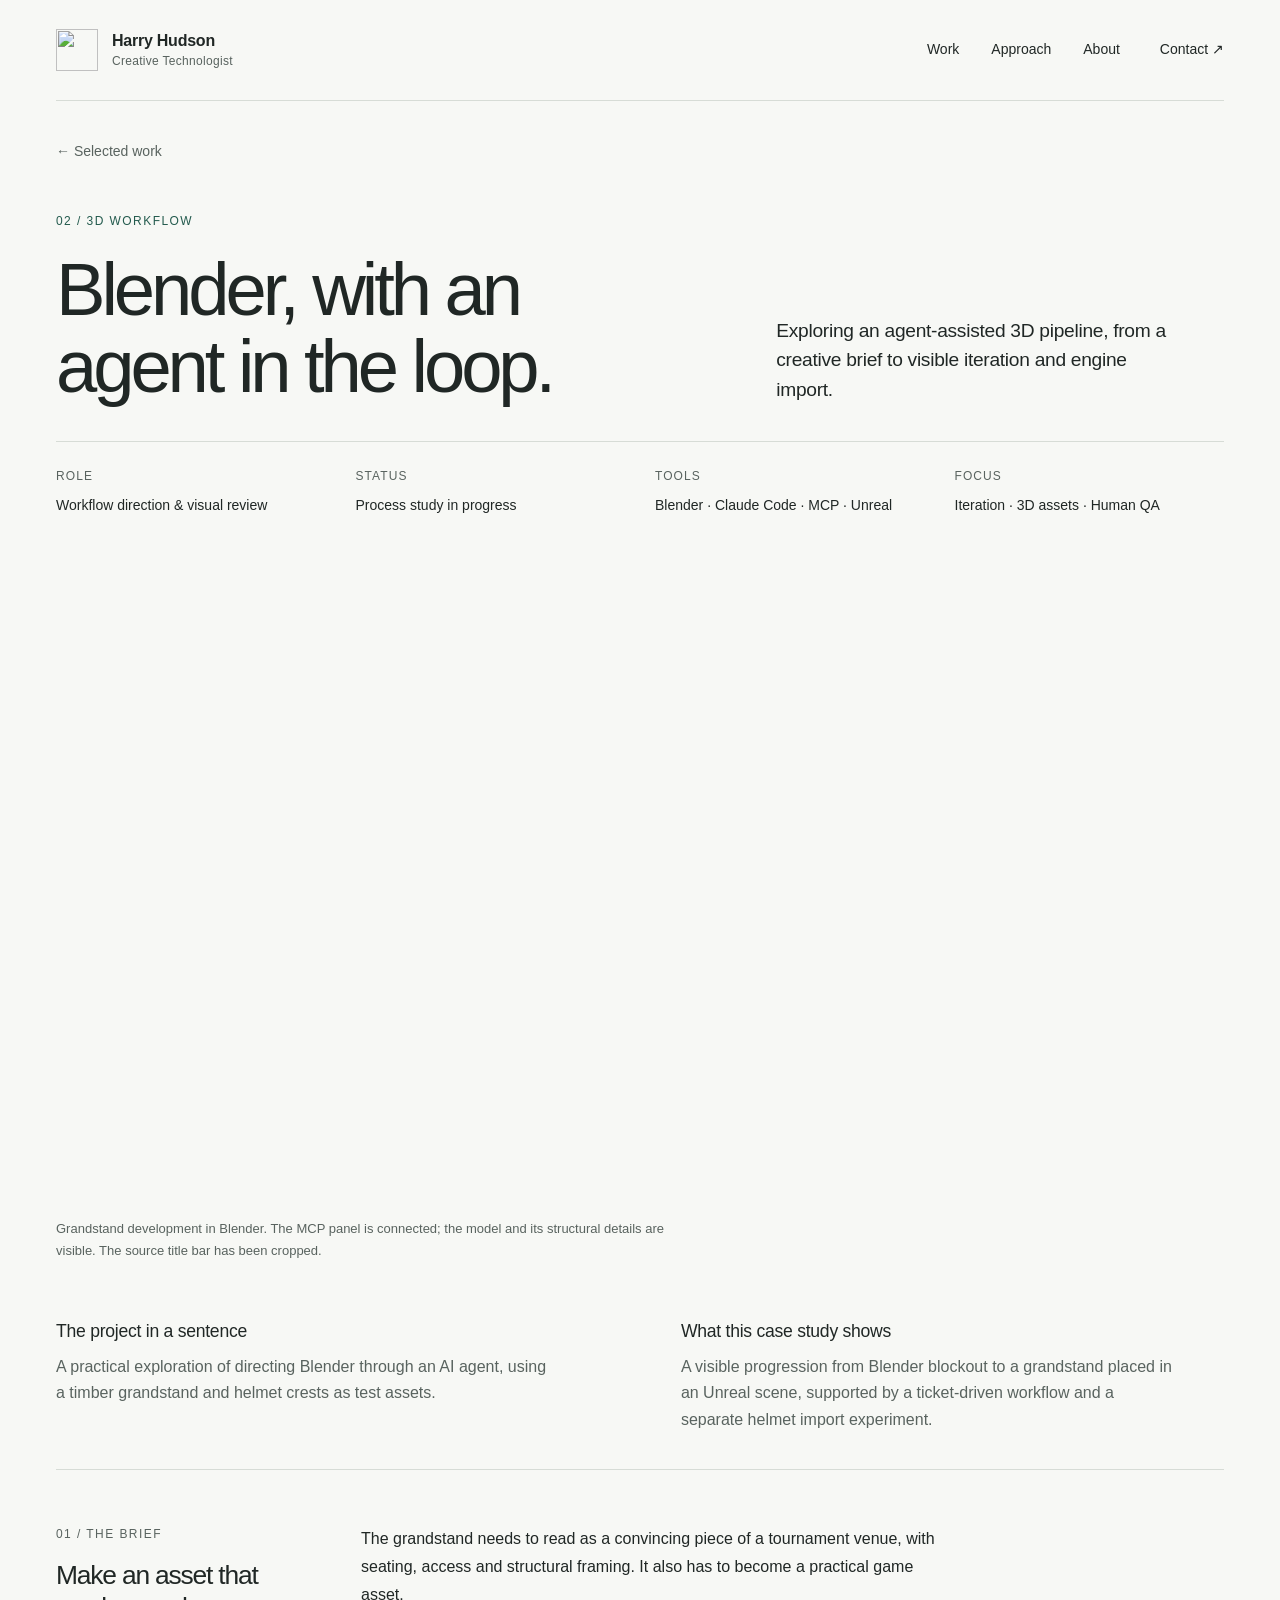
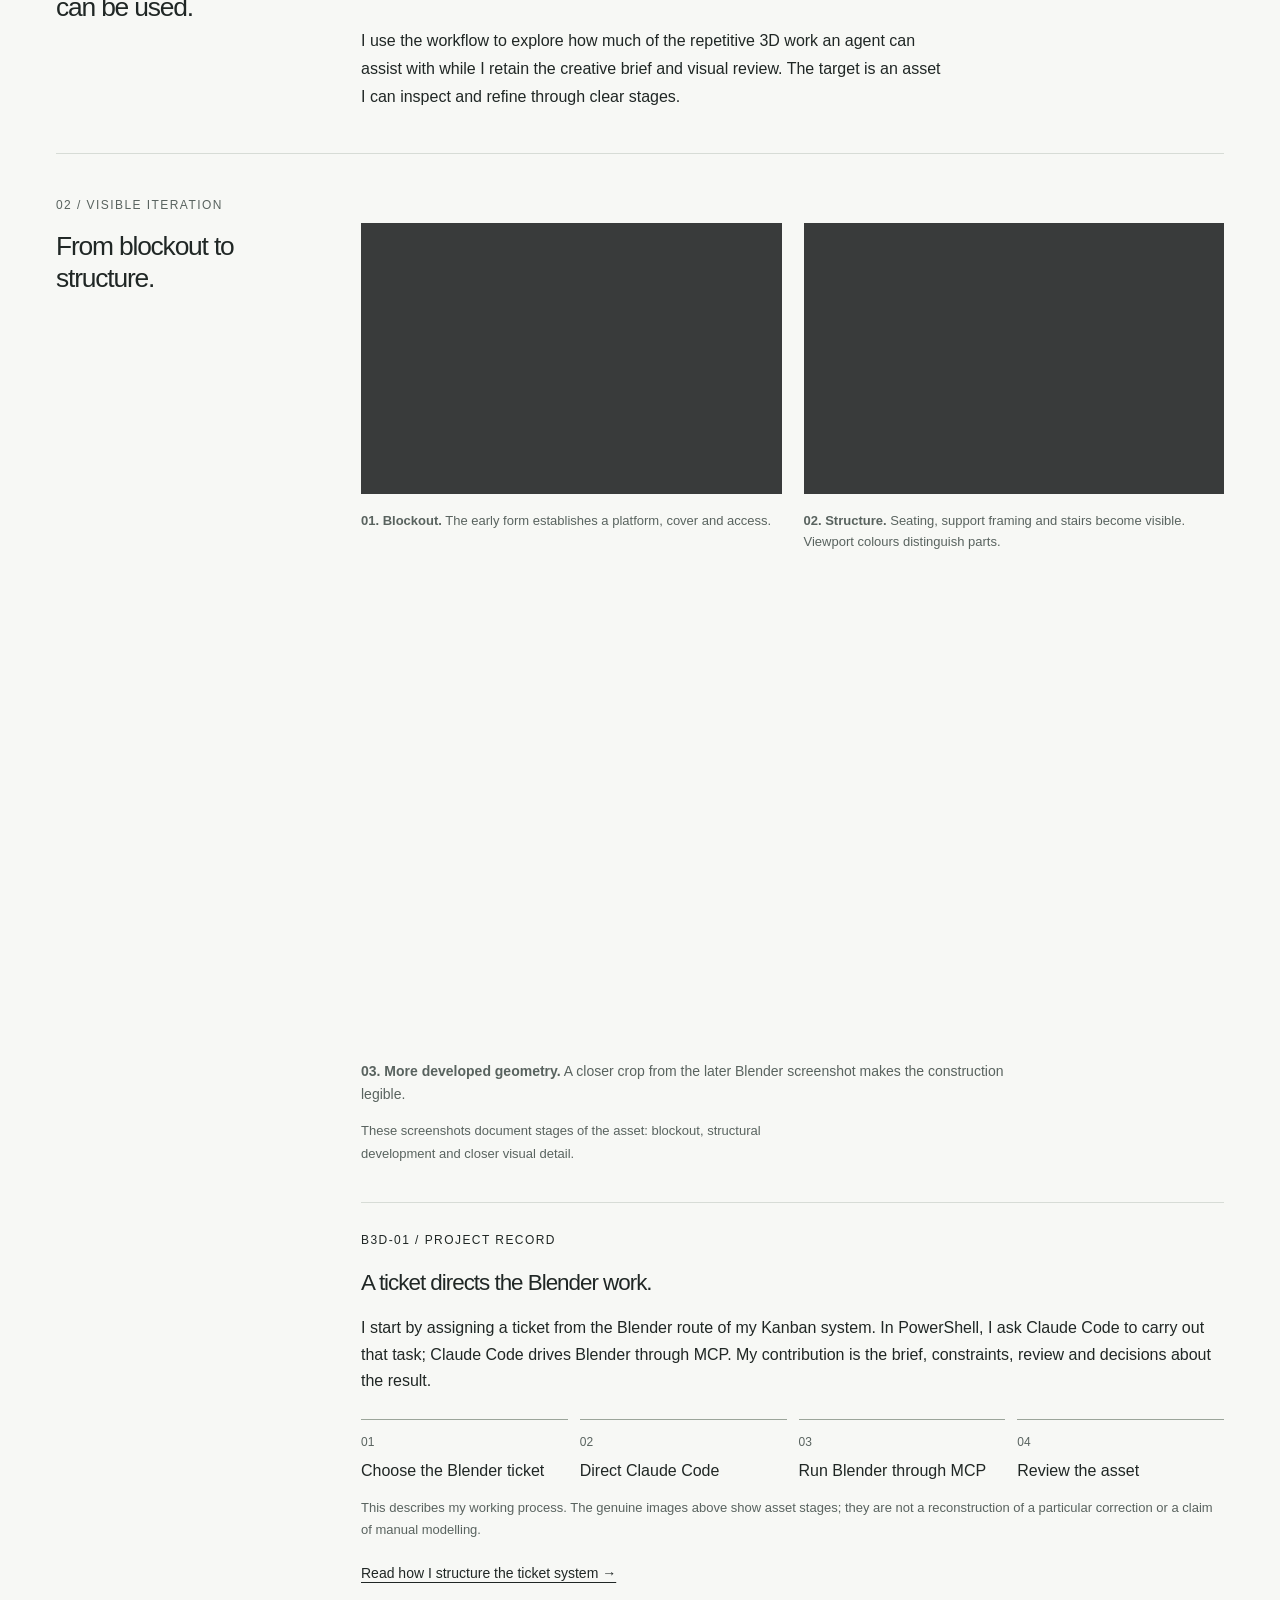
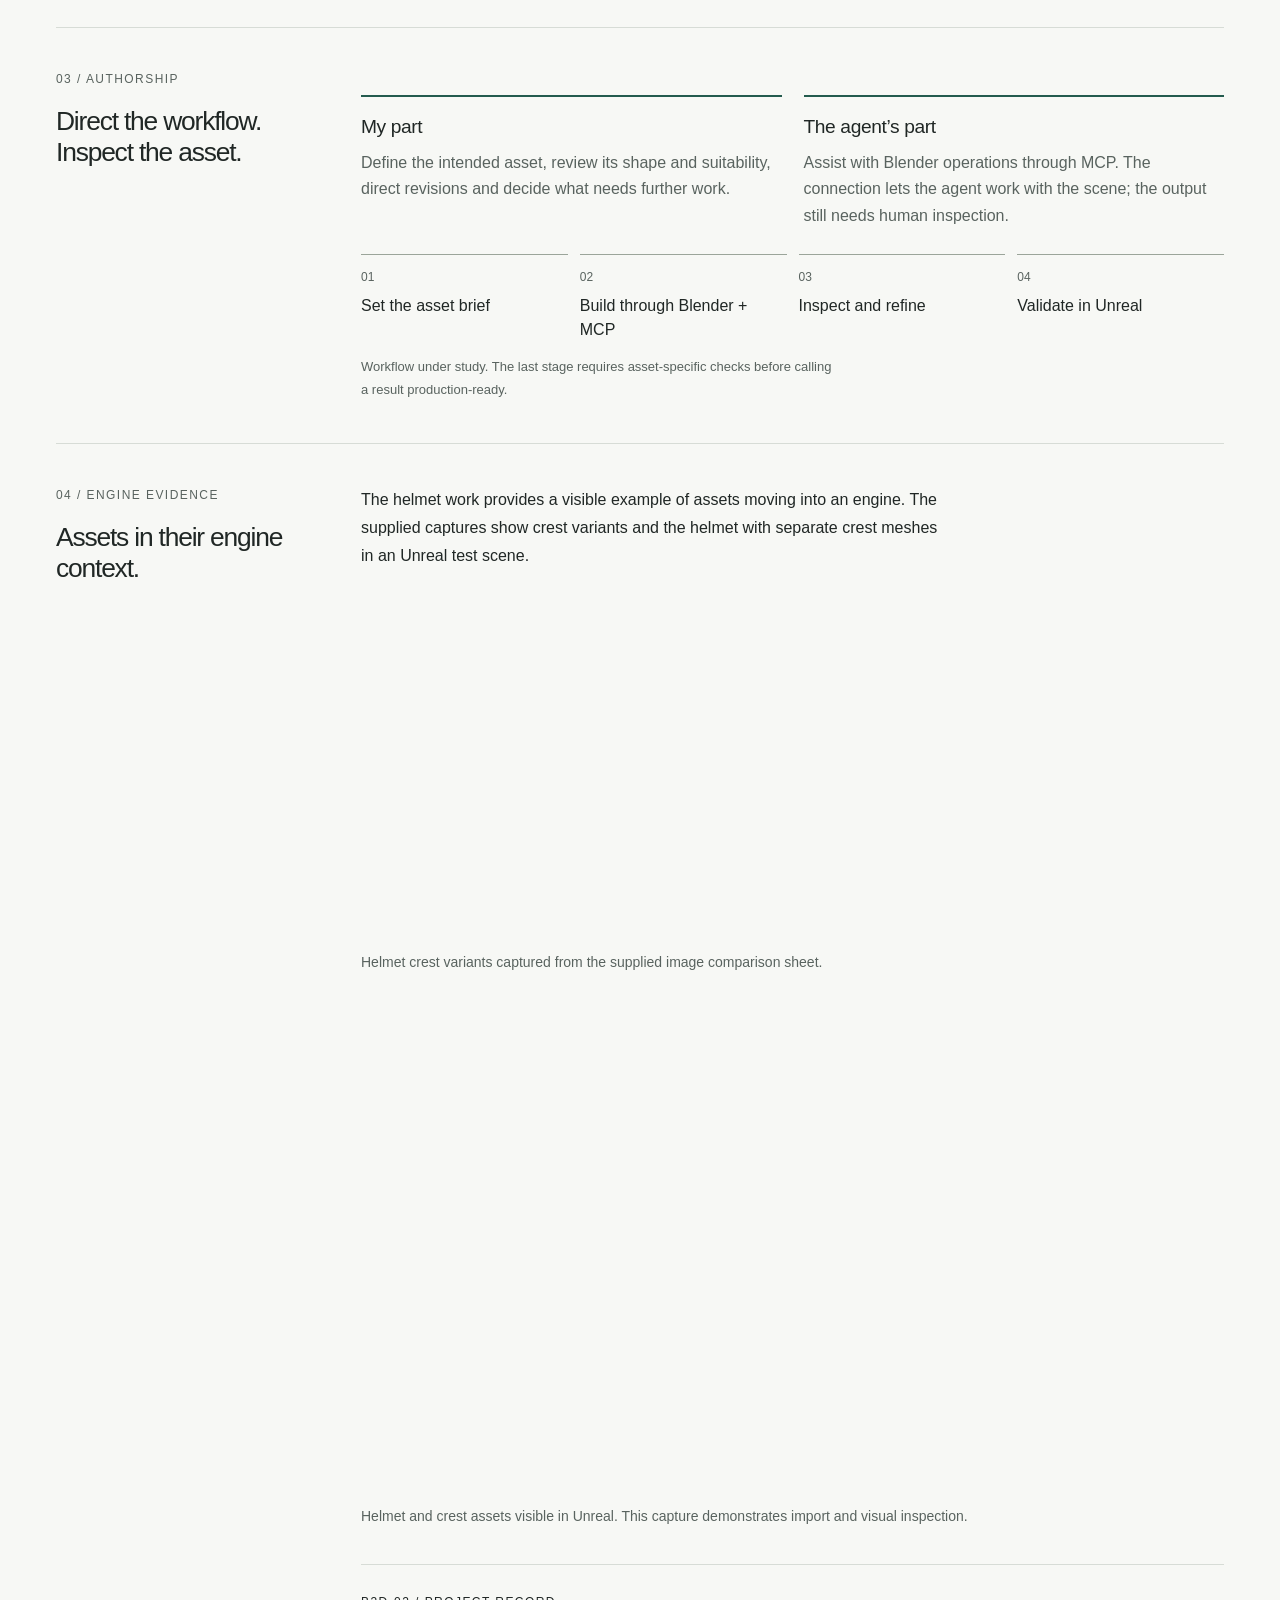
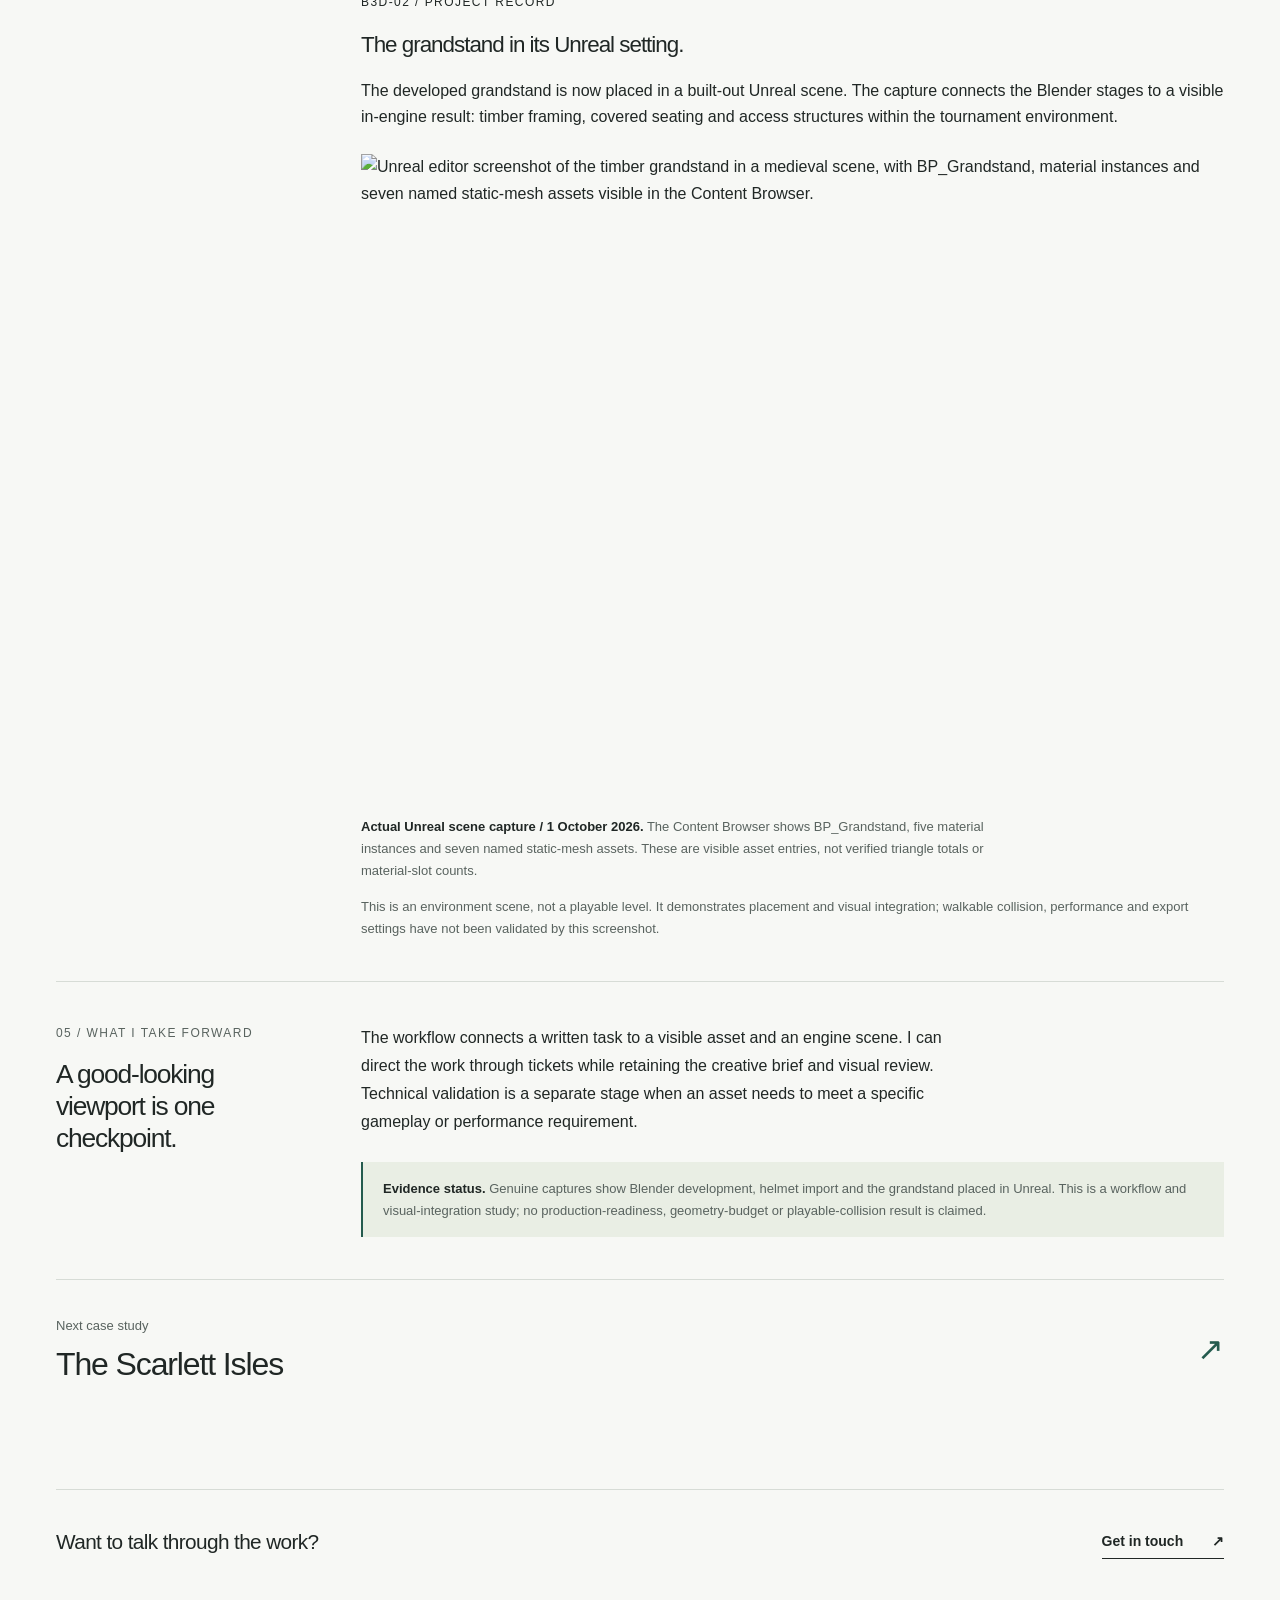
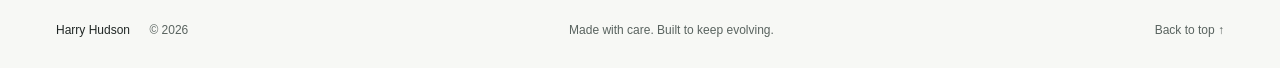
==== blender-mcp.html @ 02b5cccc "Publish reviewed Creative Technologist portfolio pages" ====
<!doctype html>
<html lang="en-GB">
<head>
  <meta charset="utf-8">
  <meta name="viewport" content="width=device-width, initial-scale=1">
  <title>Blender MCP workflow | Harry Hudson</title>
  <meta name="description" content="A 3D workflow study using Blender and MCP: grandstand blockout and refinement, helmet variants and visible Unreal Engine import.">
  <meta name="theme-color" content="#f7f8f5">
  <meta property="og:type" content="website">
  <meta property="og:locale" content="en_GB">
  <meta property="og:site_name" content="Harry Hudson · Creative Technologist">
  <meta property="og:title" content="Blender MCP workflow | Harry Hudson">
  <meta property="og:description" content="A 3D workflow study using Blender and MCP: grandstand blockout and refinement, helmet variants and visible Unreal Engine import.">
  <meta name="twitter:card" content="summary">
  <meta name="twitter:title" content="Blender MCP workflow | Harry Hudson">
  <meta name="twitter:description" content="A 3D workflow study using Blender and MCP: grandstand blockout and refinement, helmet variants and visible Unreal Engine import.">
  <link rel="icon" type="image/svg+xml" href="data:image/svg+xml,%3Csvg xmlns='http://www.w3.org/2000/svg' viewBox='0 0 32 32'%3E%3Crect width='32' height='32' rx='5' fill='%23192d2c'/%3E%3Cpath d='M8 7v18M24 7v18M8 16h16' stroke='%23f7f8f5' stroke-width='4'/%3E%3C/svg%3E">
  <link rel="stylesheet" href="styles.css">
  <script src="app.js" defer></script>
  <link rel="canonical" href="https://hjhudsonwriter.github.io/blender-mcp.html">
  <meta property="og:url" content="https://hjhudsonwriter.github.io/blender-mcp.html">
  <meta property="og:image" content="https://hjhudsonwriter.github.io/assets/harry-hudson-logo.png">
</head>
<body>
<a class="skip-link" href="#main">Skip to content</a>
<header class="site-header wrap">
  <a class="identity" href="index.html" aria-label="Harry Hudson, home"><img class="brand-logo" src="assets/harry-hudson-logo.png" width="42" height="42" alt="" decoding="async"><span>Harry Hudson<span class="identity-role">Creative Technologist</span></span></a>
  <button class="menu-toggle" aria-expanded="false" aria-controls="navigation">Menu <span aria-hidden="true">+</span></button>
  <nav id="navigation" aria-label="Main navigation">
    <a href="index.html#work">Work</a><a href="index.html#approach">Approach</a><a href="index.html#about">About</a><a class="nav-contact" href="index.html#contact">Contact <span aria-hidden="true">↗</span></a>
  </nav>
</header><main id="main"><div id="top"></div><section class="case-hero wrap"><a class="back-link" href="index.html#work">← Selected work</a><div class="case-heading"><div><p class="eyebrow">02 / 3D workflow</p><h1>Blender, with an<br>agent in the loop.</h1></div><p class="lead">Exploring an agent-assisted 3D pipeline, from a creative brief to visible iteration and engine import.</p></div><dl class="case-facts"><div><dt>Role</dt><dd>Workflow direction &amp; visual review</dd></div><div><dt>Status</dt><dd>Process study in progress</dd></div><div><dt>Tools</dt><dd>Blender · Claude Code · MCP · Unreal</dd></div><div><dt>Focus</dt><dd>Iteration · 3D assets · Human QA</dd></div></dl></section><div class="wrap"><figure><div class="case-cover "><img class="" src="assets/grandstand-mcp.webp" srcset="assets/grandstand-mcp-800.webp 800w, assets/grandstand-mcp.webp 1600w" sizes="(max-width: 700px) 100vw, 80vw" width="1600" height="850" alt="Blender viewport showing a detailed timber grandstand with a connected Blender MCP panel." loading="eager" decoding="async" fetchpriority="high"></div><figcaption class="case-caption">Grandstand development in Blender. The MCP panel is connected; the model and its structural details are visible. The source title bar has been cropped.</figcaption></figure><div class="case-summary"><div><h2>The project in a sentence</h2><p>A practical exploration of directing Blender through an AI agent, using a timber grandstand and helmet crests as test assets.</p></div><div><h2>What this case study shows</h2><p>A visible progression from Blender blockout to a grandstand placed in an Unreal scene, supported by a ticket-driven workflow and a separate helmet import experiment.</p></div></div><div class="case-body"><section class="case-section"><div class="section-title"><p class="eyebrow">01 / The brief</p><h2>Make an asset that can be used.</h2></div><div class="section-content"><p>The grandstand needs to read as a convincing piece of a tournament venue, with seating, access and structural framing. It also has to become a practical game asset.</p><p>I use the workflow to explore how much of the repetitive 3D work an agent can assist with while I retain the creative brief and visual review. The target is an asset I can inspect and refine through clear stages.</p></div></section><section class="case-section"><div class="section-title"><p class="eyebrow">02 / Visible iteration</p><h2>From blockout to structure.</h2></div><div class="section-content"><div class="figure-pair"><figure><img class="" src="assets/grandstand-blockout.webp" srcset="assets/grandstand-blockout-800.webp 800w, assets/grandstand-blockout.webp 1600w" sizes="(max-width: 700px) 100vw, 80vw" width="1600" height="887" alt="Early grandstand blockout in Blender, with a simple raised platform, roof and steps." loading="lazy" decoding="async"><figcaption><strong>01. Blockout.</strong> The early form establishes a platform, cover and access.</figcaption></figure><figure><img class="" src="assets/grandstand-intermediate.webp" srcset="assets/grandstand-intermediate-800.webp 800w, assets/grandstand-intermediate.webp 1600w" sizes="(max-width: 700px) 100vw, 80vw" width="1600" height="1113" alt="Intermediate grandstand model, with rows of seating, stairs and coloured structural elements." loading="lazy" decoding="async"><figcaption><strong>02. Structure.</strong> Seating, support framing and stairs become visible. Viewport colours distinguish parts.</figcaption></figure></div><figure><img class="" src="assets/grandstand-detail.webp" srcset="assets/grandstand-detail-800.webp 800w, assets/grandstand-detail.webp 1600w" sizes="(max-width: 700px) 100vw, 80vw" width="1600" height="859" alt="Closer view of the developed timber grandstand with bracing, railings, roof and stepped seating." loading="lazy" decoding="async"><figcaption><strong>03. More developed geometry.</strong> A closer crop from the later Blender screenshot makes the construction legible.</figcaption></figure><p class="process-note">These screenshots document stages of the asset: blockout, structural development and closer visual detail.</p><section class="evidence-exhibit si-evidence" id="b3d-01" aria-labelledby="b3d-01-heading"><p class="eyebrow">B3D-01 / Project record</p><h3 id="b3d-01-heading">A ticket directs the Blender work.</h3><p>I start by assigning a ticket from the Blender route of my Kanban system. In PowerShell, I ask Claude Code to carry out that task; Claude Code drives Blender through MCP. My contribution is the brief, constraints, review and decisions about the result.</p><ol class="process-strip"><li><span>01</span><strong>Choose the Blender ticket</strong></li><li><span>02</span><strong>Direct Claude Code</strong></li><li><span>03</span><strong>Run Blender through MCP</strong></li><li><span>04</span><strong>Review the asset</strong></li></ol><p class="process-note">This describes my working process. The genuine images above show asset stages; they are not a reconstruction of a particular correction or a claim of manual modelling.</p><div class="source-links"><a href="lord-and-lance.html#development-system">Read how I structure the ticket system →</a></div></section></div></section><section class="case-section"><div class="section-title"><p class="eyebrow">03 / Authorship</p><h2>Direct the workflow. Inspect the asset.</h2></div><div class="section-content"><div class="ownership-cards"><div><h3>My part</h3><p>Define the intended asset, review its shape and suitability, direct revisions and decide what needs further work.</p></div><div><h3>The agent’s part</h3><p>Assist with Blender operations through MCP. The connection lets the agent work with the scene; the output still needs human inspection.</p></div></div><ol class="process-strip"><li><span>01</span><strong>Set the asset brief</strong></li><li><span>02</span><strong>Build through Blender + MCP</strong></li><li><span>03</span><strong>Inspect and refine</strong></li><li><span>04</span><strong>Validate in Unreal</strong></li></ol><p class="process-note">Workflow under study. The last stage requires asset-specific checks before calling a result production-ready.</p></div></section><section class="case-section"><div class="section-title"><p class="eyebrow">04 / Engine evidence</p><h2>Assets in their engine context.</h2></div><div class="section-content"><p>The helmet work provides a visible example of assets moving into an engine. The supplied captures show crest variants and the helmet with separate crest meshes in an Unreal test scene.</p><figure><img class="" src="assets/helmet-variants.webp" srcset="assets/helmet-variants-800.webp 800w, assets/helmet-variants.webp 1600w" sizes="(max-width: 700px) 100vw, 80vw" width="1600" height="624" alt="Comparison sheet of a helmet with horn and plume crest variants, shown from several angles." loading="lazy" decoding="async"><figcaption>Helmet crest variants captured from the supplied image comparison sheet.</figcaption></figure><figure><img class="" src="assets/helmet-unreal.webp" srcset="assets/helmet-unreal-800.webp 800w, assets/helmet-unreal.webp 1600w" sizes="(max-width: 700px) 100vw, 80vw" width="1600" height="903" alt="Unreal Engine editor showing a helmet, a pair of horns and a plume as separate assets in a test scene." loading="lazy" decoding="async"><figcaption>Helmet and crest assets visible in Unreal. This capture demonstrates import and visual inspection.</figcaption></figure><section class="evidence-exhibit si-evidence" id="b3d-02" aria-labelledby="b3d-02-heading"><p class="eyebrow">B3D-02 / Project record</p><h3 id="b3d-02-heading">The grandstand in its Unreal setting.</h3><p>The developed grandstand is now placed in a built-out Unreal scene. The capture connects the Blender stages to a visible in-engine result: timber framing, covered seating and access structures within the tournament environment.</p><figure><img src="assets/grandstand-unreal-scene.webp" width="1675" height="1261" alt="Unreal editor screenshot of the timber grandstand in a medieval scene, with BP_Grandstand, material instances and seven named static-mesh assets visible in the Content Browser." loading="lazy" decoding="async"><figcaption><strong>Actual Unreal scene capture / 1 October 2026.</strong> The Content Browser shows BP_Grandstand, five material instances and seven named static-mesh assets. These are visible asset entries, not verified triangle totals or material-slot counts.</figcaption></figure><p class="process-note">This is an environment scene, not a playable level. It demonstrates placement and visual integration; walkable collision, performance and export settings have not been validated by this screenshot.</p></section></div></section><section class="case-section"><div class="section-title"><p class="eyebrow">05 / What I take forward</p><h2>A good-looking viewport is one checkpoint.</h2></div><div class="section-content"><p>The workflow connects a written task to a visible asset and an engine scene. I can direct the work through tickets while retaining the creative brief and visual review. Technical validation is a separate stage when an asset needs to meet a specific gameplay or performance requirement.</p><div class="evidence-status"><strong>Evidence status.</strong> Genuine captures show Blender development, helmet import and the grandstand placed in Unreal. This is a workflow and visual-integration study; no production-readiness, geometry-budget or playable-collision result is claimed.</div></div></section><a class="next-project" href="scarlett-isles.html"><span>Next case study<strong>The Scarlett Isles</strong></span><span aria-hidden="true">↗</span></a></div><div class="case-contact"><p>Want to talk through the work?</p><a class="text-link" href="mailto:harryhudson93@hotmail.co.uk">Get in touch <span aria-hidden="true">↗</span></a></div></div></main><footer class="site-footer wrap"><p>Harry Hudson <span>© 2026</span></p><p>Made with care. Built to keep evolving.</p><a href="#top">Back to top <span aria-hidden="true">↑</span></a></footer>
</body></html>
---- styles.css ----
/* Harry Hudson. Lightweight static portfolio. */
:root{--paper:#f7f8f5;--ink:#202725;--muted:#59635f;--line:#d7dcd6;--accent:#245b4e;--deep:#192d2c;--light:#e6ece6;--white:#fff;--frame:#eef1ea;--max:1280px}
*{box-sizing:border-box}
main h1,main h2,main h3{overflow-wrap:anywhere}
.hero-grid>*,.case-heading>*,.case-facts>*,.ownership-grid>*,.project-pair>*,.contact-grid>*{min-width:0}
html{scroll-behavior:smooth;scroll-padding-top:2rem}
body{margin:0;background:var(--paper);color:var(--ink);font-family:Arial,Helvetica,sans-serif;font-size:16px;line-height:1.65;-webkit-font-smoothing:antialiased}
button,a{-webkit-tap-highlight-color:transparent}
a{color:inherit;text-underline-offset:.25em;text-decoration-thickness:1px}
a:hover{text-decoration-color:var(--accent)}
button{font:inherit}
button,a{touch-action:manipulation}
:focus-visible{outline:3px solid #bc540e;outline-offset:5px;border-radius:1px}
img{display:block;width:100%;height:auto}
figure{margin:0}
figcaption{font-size:.875rem;line-height:1.65;color:var(--muted);margin-top:1rem;max-width:88ch}
h1,h2,h3,h4,p,ul,ol{margin:0}
h1,h2,h3,h4{font-weight:500;line-height:1.12;letter-spacing:-.045em}
p+p{margin-top:1.1rem}
ul,ol{padding:0}
.wrap{width:min(var(--max),calc(100% - 112px));margin-inline:auto}
.skip-link{position:fixed;top:-100px;left:1rem;background:var(--ink);color:white;padding:.8rem 1.2rem;z-index:100}
.skip-link:focus{top:1rem}
.site-header{display:flex;align-items:center;justify-content:space-between;padding-block:29px;border-bottom:1px solid var(--line);gap:1.5rem}
.identity{display:flex;align-items:center;gap:14px;text-decoration:none;font-weight:600;line-height:1.3;font-size:1rem;letter-spacing:-.015em}
.brand-logo{width:42px;height:42px;object-fit:contain;flex-shrink:0}
.identity-role{display:block;font-size:.75rem;color:var(--muted);font-weight:400;letter-spacing:.025em;margin-top:2px}
nav{display:flex;align-items:center;gap:2rem;font-size:.875rem}
nav,.hero-top,.hero-bottom,.project-meta{flex-wrap:wrap}
.case-section>*{min-width:0}
nav a{text-decoration:none;padding-block:.35rem}
nav a:hover{text-decoration:underline}
.nav-contact{margin-left:.5rem}
.menu-toggle{display:none;border:1px solid var(--line);background:transparent;padding:.5rem .75rem}
.hero{padding-top:43px;padding-bottom:0}
.hero-top,.hero-bottom{display:flex;justify-content:space-between;gap:1.5rem;align-items:center}
.eyebrow,.edition{text-transform:uppercase;font-size:.75rem;letter-spacing:.12em;font-weight:500;line-height:1.6}
.edition{color:var(--muted)}
.hero-grid{display:grid;grid-template-columns:1.8fr 1fr;gap:4rem;align-items:end;padding:39px 0 48px}
.hero h1{font-size:clamp(3.4rem,5.45vw,5.2rem);letter-spacing:-.057em;line-height:1.06}
.hero h1 span{color:var(--accent)}
.hero-intro{padding-bottom:3px;max-width:38ch}
.hero-intro p{font-size:1.0625rem;line-height:1.65}
.hero-intro .muted{font-size:1rem;margin-top:.8rem}
.muted{color:var(--muted)}
.text-link{display:inline-flex;gap:1.8rem;align-items:center;justify-content:space-between;font-size:.875rem;font-weight:600;text-decoration:none;padding-block:.3rem;border-bottom:1px solid currentColor}
.text-link:hover{color:var(--accent)}
.hero-intro .text-link{margin-top:1.2rem}
.hero-bottom{padding:21px 0;border-top:1px solid var(--line);font-size:.8125rem;color:var(--muted)}
.hero-bottom span{margin:0 .7rem;color:#87918a}
.hero-bottom a{color:var(--ink);white-space:nowrap;text-decoration:none}
.hero-bottom a span{margin:0 0 0 .75rem;color:var(--ink)}
.section-heading{display:flex;align-items:end;justify-content:space-between;gap:2rem;margin-bottom:30px}
.section-heading h2{font-size:1.65rem;letter-spacing:-.035em}
.section-heading>p{font-size:.875rem;color:var(--muted)}
.work{padding:59px 0 78px}
.featured-project{display:grid;grid-template-columns:1.55fr 1fr;background:#e9ede6;border:1px solid #e0e5dc}
.project-image{display:block;overflow:hidden;background:#dfe4db}
.project-image img{height:100%;object-fit:cover;transition:filter .2s ease}
.project-image:hover img{filter:brightness(1.04)}
.featured-project>.project-image{min-height:420px}
.featured-project>.project-image img{object-position:51% 50%}
.featured-copy{padding:30px 35px 34px;display:flex;flex-direction:column;align-items:flex-start}
.project-meta{display:flex;justify-content:space-between;gap:1rem;width:100%;font-size:.75rem;color:var(--muted);line-height:1.6}
.project-meta span:first-child{text-transform:uppercase;letter-spacing:.06em}
.featured-copy h3{margin-top:36px;font-size:2.6rem}
.project-card h3 a,.featured-copy h3 a{text-decoration:none}
.project-card h3 a:hover,.featured-copy h3 a:hover{text-decoration:underline;text-decoration-thickness:1px}
.project-deck{font-size:1.5rem;line-height:1.3;letter-spacing:-.025em;margin-top:18px}
.featured-copy>p:not(.project-deck){font-size:1rem;line-height:1.7;color:var(--muted);margin-top:17px;max-width:43ch}
.tags{display:flex;flex-wrap:wrap;gap:7px;list-style:none;margin-top:20px}
.tags li{font-size:.75rem;line-height:1.5;padding:4px 9px;border:1px solid #c8d1c5;color:#47564c}
.featured-copy .text-link{margin-top:27px}
.project-pair{display:grid;grid-template-columns:1fr 1fr;gap:38px;margin-top:40px}
.project-card .project-image{aspect-ratio:1.72}
.project-card:nth-child(2) .project-image{background:#171b18;padding:18px}
.project-card:nth-child(2) .project-image img{object-fit:contain}
.project-card .project-meta{margin-top:22px}
.project-card h3{font-size:1.9rem;margin-top:12px;line-height:1.18}
.project-card>p{max-width:52ch;color:var(--muted);font-size:1rem;line-height:1.7;margin-top:14px}
.project-card .text-link{margin-top:22px}
.portfolio-note{border-top:1px solid var(--line);margin-top:43px;padding-top:22px;font-size:.875rem;color:var(--muted);display:flex;gap:12px}
.note-mark{color:var(--accent);font-size:1.1rem}
.approach-section{background:var(--deep);color:var(--paper);padding:73px 0 67px}
.approach-section .section-heading h2{font-size:2.45rem;line-height:1.18}
.approach-section .section-heading p{color:#c0cac3}
.ownership-grid{display:grid;grid-template-columns:1fr 1fr;gap:7%;margin-top:43px;padding-top:32px;border-top:1px solid #4b5b56}
.ownership-grid .eyebrow{color:#c4d0c1}
.ownership-grid h3{font-size:1.55rem;margin-top:13px;letter-spacing:-.025em}
.ownership-grid p:not(.eyebrow){font-size:1rem;margin-top:15px;color:#cbd3cd;max-width:48ch}
.workflow{display:grid;grid-template-columns:repeat(4,1fr);gap:27px;list-style:none;margin-top:50px}
.workflow li{border-top:1px solid #64736c;padding-top:16px}
.workflow li>span{font-size:.75rem;color:#c4d0c1}
.workflow strong{display:block;font-size:1rem;font-weight:500;margin-top:12px}
.workflow p{color:#cbd3cd;font-size:.875rem;margin-top:8px;line-height:1.6;max-width:25ch}
.about{display:grid;grid-template-columns:1fr 1.2fr;gap:9%;padding-block:90px}
.about h2{font-size:2.6rem;margin-top:21px;line-height:1.18}
.about-copy>p{max-width:58ch}
.about-copy>.text-link{margin-top:24px}
.tool-list{margin-top:35px;border-top:1px solid var(--line);padding-top:24px}
.tool-list p:last-child{font-size:.875rem;color:var(--muted);margin-top:12px;line-height:1.9}
.contact-section{background:#e5eade;padding:63px 0}
.contact-grid{display:grid;grid-template-columns:1fr 1.2fr;gap:9%;align-items:end}
.contact-grid h2{font-size:3rem;line-height:1.12;margin-top:20px}
.contact-grid>div>p:not(.eyebrow){font-size:1rem;max-width:42ch}
.email-link{font-size:clamp(1.2rem,1.6vw,1.5rem);display:inline-block;overflow-wrap:anywhere;line-height:1.5;letter-spacing:-.025em;margin-top:18px;text-decoration:none;border-bottom:1px solid currentColor}
.email-link span{white-space:nowrap;margin-left:.3rem}
.contact-links{display:flex;gap:28px;margin-top:20px;font-size:.875rem}
.contact-links a{text-decoration:none}
.contact-location{font-size:.8125rem!important;color:var(--muted);margin-top:28px}
.site-footer{padding-block:27px;display:flex;align-items:center;justify-content:space-between;gap:1rem;font-size:.75rem;color:var(--muted)}
.site-footer p+p{margin:0}
.site-footer p:first-child{color:var(--ink)}
.site-footer p:first-child span{color:var(--muted);margin-left:1rem}
.site-footer>a{text-decoration:none;white-space:nowrap}
/* Case studies */
.case-hero{padding:33px 0 40px}
.back-link{font-size:.875rem;text-decoration:none;color:var(--muted);display:inline-block;padding-block:.4rem}
.case-heading{display:grid;grid-template-columns:1.4fr 1fr;gap:8%;align-items:end;margin-top:42px}
.case-heading .eyebrow{color:var(--accent);margin-bottom:21px}
.case-heading h1{font-size:clamp(3rem,5.8vw,5.5rem);line-height:1.03;letter-spacing:-.055em}
.case-heading .lead{font-size:1.2rem;line-height:1.55;letter-spacing:-.015em;max-width:38ch}
.case-facts{display:grid;grid-template-columns:repeat(4,1fr);gap:30px;padding-top:25px;border-top:1px solid var(--line);margin-top:36px;font-size:.875rem}
.case-facts dt{text-transform:uppercase;font-size:.75rem;letter-spacing:.09em;color:var(--muted);margin-bottom:7px}
.case-facts dd{margin:0}
.case-cover{margin-top:12px}
.case-cover img{max-height:640px;object-fit:cover}
.case-cover.screen-cover{padding:30px;background:#263331}
.case-cover.screen-cover img{object-fit:contain;max-height:690px}
.case-caption{margin-top:15px;font-size:.8125rem;color:var(--muted)}
.case-summary{display:grid;grid-template-columns:1fr 1fr;gap:7%;padding:36px 0;border-bottom:1px solid var(--line);margin-top:25px}
.case-summary h2{font-size:1.1rem;letter-spacing:-.015em;margin-bottom:12px}
.case-summary p{font-size:1rem;color:var(--muted);max-width:56ch}
.case-body{padding-block:55px 80px}
.case-section{display:grid;grid-template-columns:240px 1fr;gap:65px;padding-block:42px;border-bottom:1px solid var(--line)}
.case-section:first-child{padding-top:0}
.section-title .eyebrow{color:var(--muted);margin-bottom:16px}
.section-title h2{font-size:1.65rem;line-height:1.2}
.section-content{min-width:0}
.section-content>p{max-width:66ch;line-height:1.75}
.section-content>h3{font-size:1.35rem;margin-block:29px 13px}
.section-content>h3:first-child{margin-top:0}
.section-content>figure{margin-top:28px}
.section-content ul.bullets{padding-left:20px;max-width:65ch;margin-top:18px}
.bullets li{padding-left:3px;margin-top:9px}
.ownership-cards{display:grid;grid-template-columns:1fr 1fr;gap:22px;margin-top:25px}
.ownership-cards>div{border-top:2px solid var(--accent);padding-top:19px}
.ownership-cards h3{font-size:1.2rem;letter-spacing:-.02em}
.ownership-cards p{font-size:1rem;color:var(--muted);margin-top:12px}
.evidence-frame{position:relative;background:var(--frame);border:1px dashed #879482;padding:27px 30px;margin-top:26px;min-height:184px}
.frame-label{display:flex;justify-content:space-between;gap:1rem;font-size:.75rem;text-transform:uppercase;letter-spacing:.11em;color:#536149}
.evidence-frame h3{font-size:1.3rem;letter-spacing:-.025em;margin-top:22px;max-width:48ch;line-height:1.3}
.evidence-frame p{font-size:.875rem;color:var(--muted);line-height:1.75;margin-top:12px;max-width:67ch}
.figure-pair{display:grid;grid-template-columns:1fr 1fr;gap:22px;margin-top:27px}
.figure-pair img{aspect-ratio:1.55;object-fit:contain;background:#393b3b}
.figure-pair figcaption{font-size:.8125rem}
.process-strip{display:grid;grid-template-columns:repeat(4,1fr);list-style:none;gap:12px;margin-top:25px}
.process-strip li{border-top:1px solid #9ba59a;padding-top:13px;line-height:1.5}
.process-strip li span{display:block;color:var(--muted);font-size:.75rem;margin-bottom:8px}
.process-strip strong{font-weight:500;font-size:1rem}
.process-note{font-size:.8125rem;color:var(--muted);margin-top:14px!important}
.source-links{display:flex;flex-wrap:wrap;gap:15px 27px;margin-top:22px}
.source-links a{font-size:.875rem}
.evidence-status{font-size:.8125rem;color:var(--muted);background:#e9eee4;padding:16px 20px;margin-top:26px;border-left:2px solid var(--accent)}
.evidence-status strong{font-weight:600;color:var(--ink)}
.next-project{display:flex;align-items:center;justify-content:space-between;gap:2rem;padding:35px 0 0;text-decoration:none}
.next-project span:first-child{font-size:.8125rem;color:var(--muted)}
.next-project strong{display:block;font-size:2rem;font-weight:500;letter-spacing:-.035em;line-height:1.25;margin-top:7px;color:var(--ink)}
.next-project>span:last-child{font-size:2rem;color:var(--accent)}
.next-project:hover strong{text-decoration:underline;text-decoration-thickness:1px;text-underline-offset:.2em}
.case-contact{display:flex;justify-content:space-between;align-items:center;gap:2rem;border-top:1px solid var(--line);padding:35px 0;margin-top:25px}
.case-contact p{font-size:1.3rem;letter-spacing:-.03em}
@media(min-width:1550px){.hero h1{font-size:5.4rem}}
@media(max-width:1100px){.wrap{width:calc(100% - 64px)}.hero-grid{gap:2.5rem;grid-template-columns:1.6fr 1fr}.hero h1{font-size:clamp(3rem,5.3vw,4.1rem)}.featured-project{grid-template-columns:1.3fr 1fr}.featured-copy{padding:25px}.featured-copy h3{font-size:2.2rem}.project-deck{font-size:1.35rem}.case-section{grid-template-columns:190px 1fr;gap:40px}.project-card h3{font-size:1.6rem}}
@media(max-width:850px){.hero-grid{grid-template-columns:1fr;gap:25px;padding-bottom:34px}.hero h1{font-size:clamp(3.2rem,7.9vw,5.2rem)}.hero-intro{max-width:58ch}.hero-intro .muted{display:inline}.hero-intro .text-link{display:flex;width:max-content}.featured-project{grid-template-columns:1fr}.featured-project>.project-image{min-height:0;aspect-ratio:16/9}.featured-copy{padding:28px 30px}.featured-copy h3{margin-top:20px}.project-deck br{display:none}.featured-copy>p:not(.project-deck){max-width:63ch}.hero-bottom{align-items:flex-start}.hero-bottom p{max-width:38ch}.project-pair{gap:25px}.project-card .project-meta{flex-direction:column;gap:3px}.project-card:nth-child(2) .project-image{padding:9px}.about,.contact-grid{gap:7%;grid-template-columns:1fr 1.25fr}.about h2{font-size:2rem}.contact-grid h2{font-size:2.4rem}.case-heading{gap:5%;grid-template-columns:1.3fr 1fr}.case-heading h1{font-size:3.2rem}.case-heading .lead{font-size:1.05rem}.case-section{grid-template-columns:1fr;gap:25px}.section-title{display:flex;align-items:baseline;gap:20px}.section-title .eyebrow{margin:0;white-space:nowrap}.section-title h2{font-size:1.55rem}.case-facts{grid-template-columns:1fr 1fr;gap:18px}.section-content>p{max-width:70ch}.site-footer>p:nth-child(2){display:none}}
@media(max-width:600px){.wrap{width:calc(100% - 40px)}.site-header{padding-block:19px;flex-wrap:wrap;gap:15px}.identity{gap:10px}.brand-logo{width:35px;height:35px}.identity-role{font-size:.75rem}nav{gap:1.35rem;width:100%;justify-content:space-between;font-size:.875rem}.nav-contact{margin:0}html.js .menu-toggle{display:block}html.js nav{display:none;padding:14px 0 3px;border-top:1px solid var(--line)}html.js nav.is-open{display:flex}.menu-toggle span{margin-left:15px}.hero{padding-top:28px}.hero-top{align-items:flex-start}.hero-top .eyebrow{max-width:24ch;font-size:.75rem}.edition{font-size:.75rem;max-width:15ch;text-align:right}.hero-grid{padding:29px 0 30px;gap:26px}.hero h1{font-size:clamp(2.5rem,8.7vw,3.7rem);letter-spacing:-.053em;line-height:1.09}.hero-intro p{font-size:1rem}.hero-intro .muted{display:block}.hero-intro .text-link{margin-top:16px}.hero-bottom{font-size:.75rem;gap:20px;padding-block:19px}.hero-bottom p{max-width:25ch;line-height:1.8}.hero-bottom span{margin:0 .25rem}.hero-bottom a{font-size:.8125rem;padding-top:2px}.work{padding-top:39px;padding-bottom:44px}.section-heading{align-items:start;flex-direction:column;gap:10px;margin-bottom:22px}.section-heading h2{font-size:1.5rem}.section-heading>p{font-size:.8125rem}.featured-copy{padding:22px}.featured-copy h3{font-size:2.1rem}.project-meta{font-size:.75rem;gap:12px}.project-meta span:last-child{white-space:nowrap}.project-deck{font-size:1.25rem}.featured-copy>p:not(.project-deck){font-size:1rem}.featured-copy .text-link{margin-top:21px}.project-pair{grid-template-columns:1fr;gap:37px;margin-top:32px}.project-card .project-meta{flex-direction:row;font-size:.75rem}.project-card h3{font-size:1.7rem}.project-card .text-link{margin-top:18px}.portfolio-note{font-size:.8125rem;margin-top:31px;padding-top:21px}.approach-section{padding-block:44px}.approach-section .section-heading h2{font-size:2rem}.ownership-grid{grid-template-columns:1fr;gap:27px;margin-top:30px;padding-top:25px}.ownership-grid h3{font-size:1.4rem}.workflow{grid-template-columns:1fr 1fr;gap:26px 21px;margin-top:34px}.workflow strong{font-size:1rem}.workflow p{font-size:.8125rem}.about{grid-template-columns:1fr;gap:24px;padding-block:49px}.about h2{font-size:2.15rem;margin-top:16px}.about-copy>p{font-size:1rem;line-height:1.75}.contact-section{padding-block:42px}.contact-grid{grid-template-columns:1fr;gap:27px}.contact-grid h2{font-size:2.45rem}.contact-grid>div>p:not(.eyebrow){max-width:40ch}.email-link{font-size:1.125rem}.contact-location{margin-top:23px}.site-footer{font-size:.75rem;gap:15px;padding-block:23px}.site-footer p:first-child span{margin-left:.5rem}.case-hero{padding:23px 0 25px}.case-heading{grid-template-columns:1fr;gap:24px;margin-top:29px}.case-heading h1{font-size:clamp(2.8rem,12vw,4rem)}.case-heading .eyebrow{margin-bottom:17px;font-size:.75rem}.case-heading .lead{font-size:1.0625rem;max-width:38ch}.case-facts{font-size:.8125rem;gap:18px;margin-top:28px;padding-top:20px}.case-facts dt{font-size:.75rem}.case-cover{margin-top:0}.case-cover.screen-cover{padding:10px}.case-summary{grid-template-columns:1fr;gap:24px;padding-block:27px;margin-top:18px}.case-summary p{font-size:1rem}.case-body{padding-block:35px 40px}.case-section{padding-block:30px;gap:19px}.section-title{display:block}.section-title .eyebrow{margin-bottom:12px}.section-title h2{font-size:1.55rem}.section-content>p{font-size:1rem}.ownership-cards{grid-template-columns:1fr;gap:24px;margin-top:24px}.evidence-frame{padding:22px 20px;margin-top:23px}.evidence-frame h3{font-size:1.25rem;margin-top:21px}.evidence-frame p{font-size:.875rem}.frame-label{font-size:.75rem}.figure-pair{grid-template-columns:1fr;gap:24px}.figure-pair img{aspect-ratio:auto}.process-strip{grid-template-columns:1fr 1fr;gap:22px 16px}.section-content>h3{font-size:1.25rem}.case-contact{flex-direction:column;align-items:flex-start;gap:16px;padding-block:28px}.next-project strong{font-size:1.65rem}.case-caption{font-size:.75rem}.source-links{flex-direction:column;gap:12px}.evidence-status{font-size:.8125rem;padding:14px 16px}figcaption{font-size:.8125rem}}
@media(prefers-reduced-motion:reduce){html{scroll-behavior:auto}*,*::before,*::after{transition:none!important;animation:none!important}}
@media(max-width:600px){.section-title .eyebrow{white-space:normal}.hero-top>*{min-width:0}.hero-top .eyebrow{max-width:none}.hero-top .edition{display:none}}
@media print{body{background:white;color:black}.wrap{width:100%}nav,.menu-toggle,.skip-link,.site-footer,.next-project,.case-contact{display:none!important}.site-header{padding-top:0}.case-section,.evidence-frame,figure{break-inside:avoid}.approach-section,.contact-section{background:white;color:black}a{text-decoration:underline}.hero h1,.case-heading h1{font-size:34pt}.project-pair,.featured-project,.about,.case-section{display:block}.project-image img{max-height:300px;object-fit:contain}}

/* Ticketing system case-study additions. */
#development-system{scroll-margin-top:24px}
.ticket-stages{grid-template-columns:repeat(5,minmax(0,1fr))}
.ticket-stages+p{margin-top:24px}
.approach-example{margin-top:32px;max-width:55ch}
.evidence-exhibit{margin-top:36px;padding-top:28px;border-top:1px solid var(--line)}
.evidence-exhibit>h3{font-size:1.4rem;line-height:1.3;margin-block:18px}
.evidence-exhibit>figure{margin-top:24px}
.evidence-exhibit>p:not(.eyebrow){margin-top:16px}
.evidence-exhibit>figure+ h3{margin-top:32px}
.evidence-image-link{display:block}
.capture-window{overflow:hidden;background:#0d1117}
.capture-window img{display:block;width:100%;height:auto;max-width:none}
.board-window{aspect-ratio:2523/760}
.board-window img{margin-top:-2.973%}
.instructions-window{aspect-ratio:1200/402}
.instructions-window img{margin-top:0;width:106.666667%}
.evidence-observations{display:grid;grid-template-columns:repeat(3,minmax(0,1fr));gap:20px;margin-top:20px}
.evidence-observations p{font-size:.875rem;color:var(--muted)}
.evidence-observations strong{display:block;color:var(--ink);margin-bottom:6px}
.evidence-transcript{margin-top:18px;border-block:1px solid var(--line);padding-block:14px}
.evidence-transcript summary{cursor:pointer;font-size:.875rem;text-decoration:underline;text-underline-offset:4px}
.evidence-transcript>div{padding-top:16px}
.evidence-transcript p{font-size:.875rem;margin-top:10px}
.ticket-supporting figure{margin-block:20px 28px}
.manual-evidence blockquote{margin:0;padding:24px;border-left:3px solid var(--accent);background:var(--frame)}
.manual-evidence blockquote p+p{margin-top:18px}
.manual-evidence code{overflow-wrap:anywhere}
.pairing-window{aspect-ratio:1012/805}
/* Scarlett Isles original captures and the proposed condition layout. */
.si-evidence{scroll-margin-top:24px}
.damage-summary{display:grid;grid-template-columns:repeat(3,minmax(0,1fr));gap:12px;margin-top:24px;background:var(--frame);padding:18px}
.damage-summary small{display:block;color:var(--muted);font-size:.75rem}
.damage-summary strong{display:block;font-size:1.65rem;line-height:1.3;margin-top:5px;font-weight:500}
.capture-key{display:flex;flex-wrap:wrap;gap:10px 20px;list-style:none;padding:0;margin-top:20px;font-size:.8125rem}
.capture-key li{display:flex;align-items:center;gap:7px}
.capture-key i{width:12px;height:12px;border:1px solid #52635e;border-radius:2px;flex-shrink:0}
.key-actor{background:#f0c766}.key-input{background:#d4b3ff}.key-target{background:#6be5df}
.annotated-capture{display:block;position:relative;background:#101216}
.annotated-capture img{display:block;width:100%;height:auto}
.capture-mark{position:absolute;border:2px solid;border-radius:8px;pointer-events:none}
.capture-mark b{position:absolute;right:6px;top:-11px;display:grid;place-items:center;width:21px;height:21px;border-radius:50%;font:600 12px/1 system-ui;color:#101216;background:currentColor}
.mark-actor{border-color:#f0c766}.mark-actor b{background:#f0c766}
.mark-input{border-color:#d4b3ff}.mark-input b{background:#d4b3ff}
.mark-target{border-color:#6be5df}.mark-target b{background:#6be5df}
.damage-after{max-width:724px}
.si-evidence figcaption{line-height:1.7;font-size:.8125rem;color:var(--muted);margin-top:12px}
.si-evidence figcaption strong{color:var(--ink)}
.capture-subheading{font-size:.9375rem;font-weight:500;margin-bottom:12px}
.condition-original,.condition-proposal{display:block;background:#111315}
.condition-original img{display:block;width:100%;height:auto}
.condition-proposal{aspect-ratio:735/109;overflow:hidden}
.condition-proposal img{display:block;width:100%;height:auto;max-width:none;margin-top:-9.16%}
@media(max-width:600px){.damage-summary{padding:13px;gap:8px}.damage-summary strong{font-size:1.3rem}.capture-mark{border-width:2px;border-radius:4px}.capture-mark b{width:17px;height:17px;top:-9px;right:1px;font-size:10px}}
/* Generated concepts occupy only the five previously empty evidence frames. */
.generated-preview{margin-top:32px;border:1px solid var(--line);background:#f0f2ed;padding:24px;scroll-margin-top:24px}
.preview-heading{display:flex;justify-content:space-between;gap:16px;font-size:.75rem;letter-spacing:.08em;text-transform:uppercase;color:#536149}
.generated-preview h3{font-size:1.3rem;line-height:1.3;letter-spacing:-.025em;margin-top:18px}
.preview-disclosure{font-size:.8125rem;color:var(--muted);line-height:1.6;margin-top:10px}
.generated-preview figure{margin-top:20px}
.preview-image-link{display:block;background:#111315}
.preview-image-link img{display:block;width:100%;height:auto;object-fit:contain}
.generated-preview figcaption{font-size:.8125rem;line-height:1.7;margin-top:14px;color:var(--muted)}
.generated-preview figcaption a{display:inline-block;margin-left:.25em}
.preview-capture{margin-top:18px;padding-top:14px;border-top:1px solid var(--line);font-size:.8125rem;color:var(--muted)}
.preview-capture summary{cursor:pointer;color:var(--ink);text-decoration:underline;text-underline-offset:3px}
.preview-capture p{margin-top:12px;line-height:1.7}
@media(max-width:600px){.generated-preview{padding:18px 16px}.generated-preview h3{font-size:1.2rem}.preview-heading{flex-wrap:wrap;gap:8px}}
@media(max-width:600px){.evidence-observations{grid-template-columns:1fr;gap:14px}.evidence-exhibit>h3{font-size:1.25rem}}
@media(max-width:600px){.ticket-stages{grid-template-columns:repeat(2,minmax(0,1fr))}}

/* October 2026 genuine evidence: presentation crops leave source pixels intact. */
.source-crop{position:relative;overflow:hidden;background:#16080b;width:100%}
.source-crop>div{position:absolute}
.source-crop img{display:block;width:100%;height:auto;max-width:none;object-fit:fill!important;aspect-ratio:auto!important}
.project-image>.source-crop{align-self:center}
.action-evidence{display:grid;grid-template-columns:minmax(180px,280px) 1fr;gap:28px;margin-top:28px;align-items:center}
.action-evidence h4{font-size:1.1rem;margin-bottom:12px}
.action-evidence p{font-size:.95rem;margin-top:16px}
@media(max-width:600px){.action-evidence{grid-template-columns:1fr}.action-evidence>figure{max-width:340px}.source-crop{min-width:0}}

.condition-detail{display:flex;align-items:center;gap:18px;margin-top:16px;font-size:.75rem;color:var(--muted)}.condition-detail>.source-crop{width:180px;flex-shrink:0}
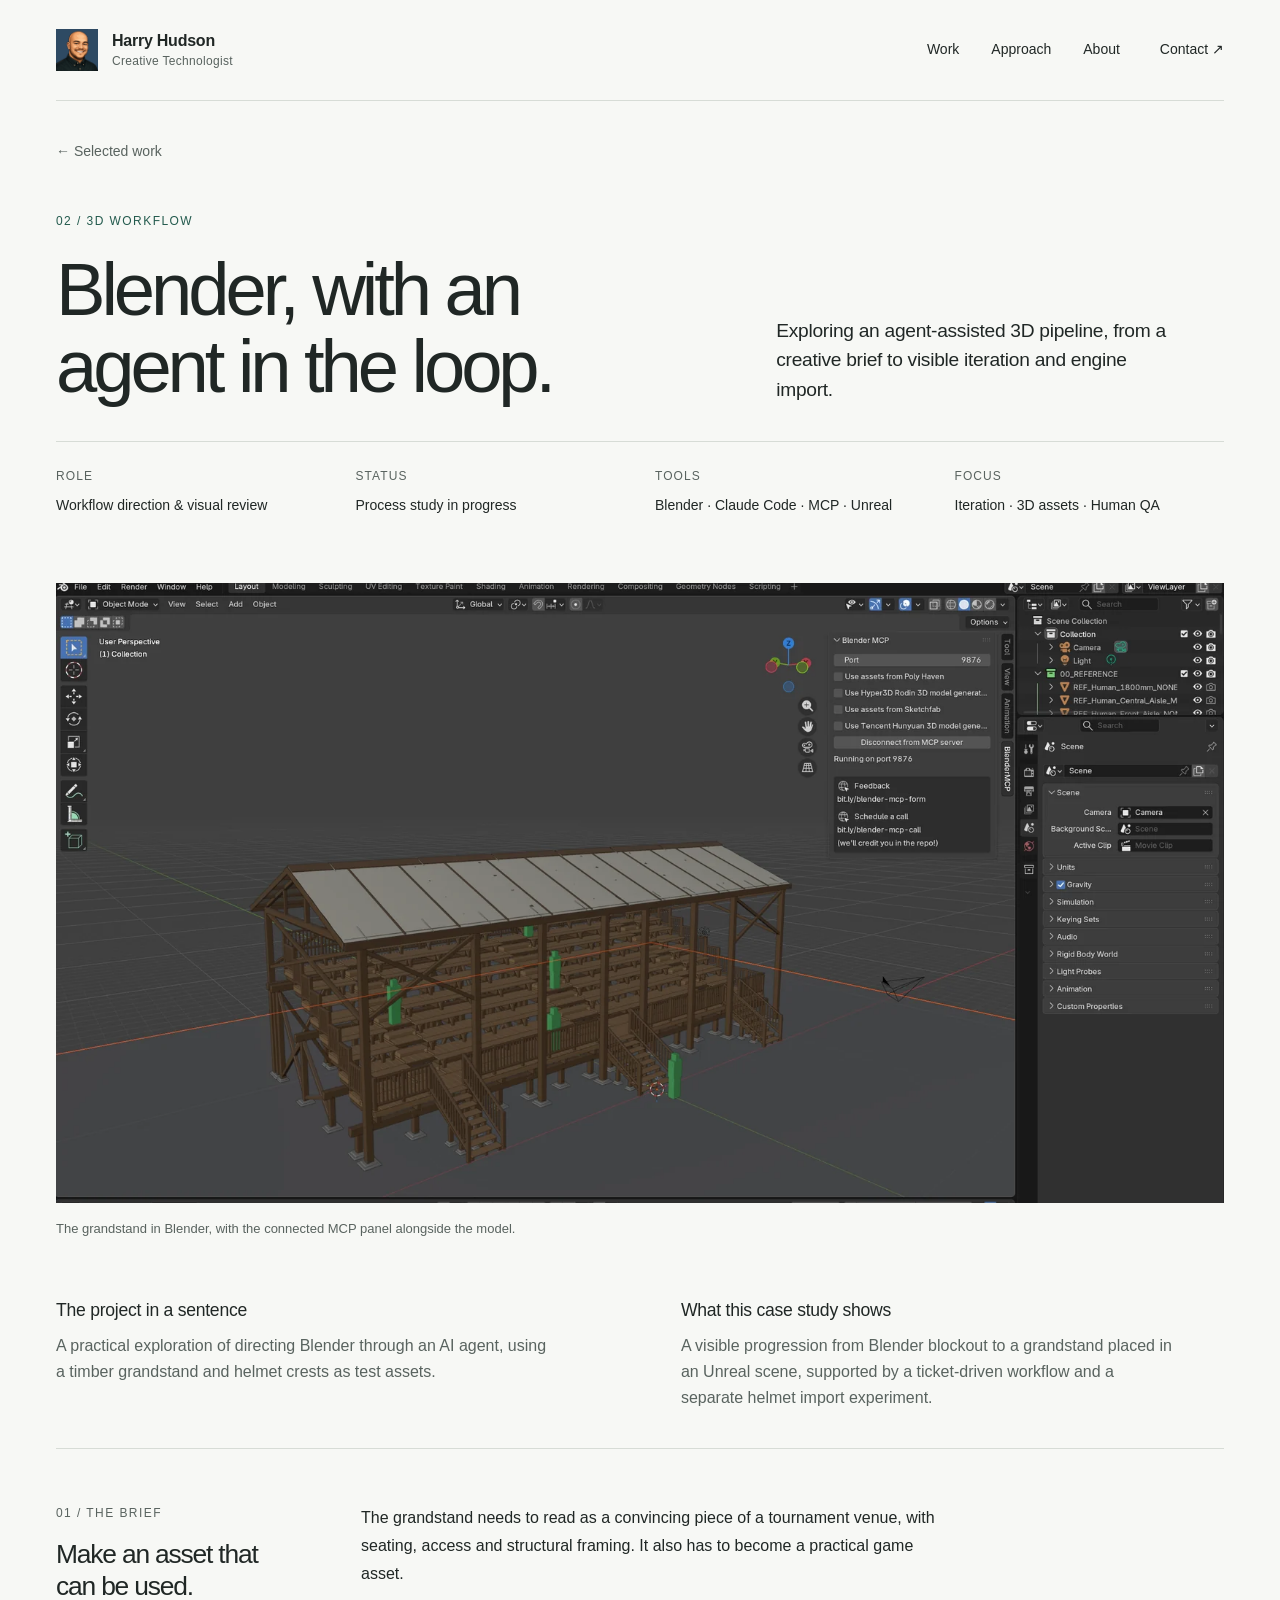
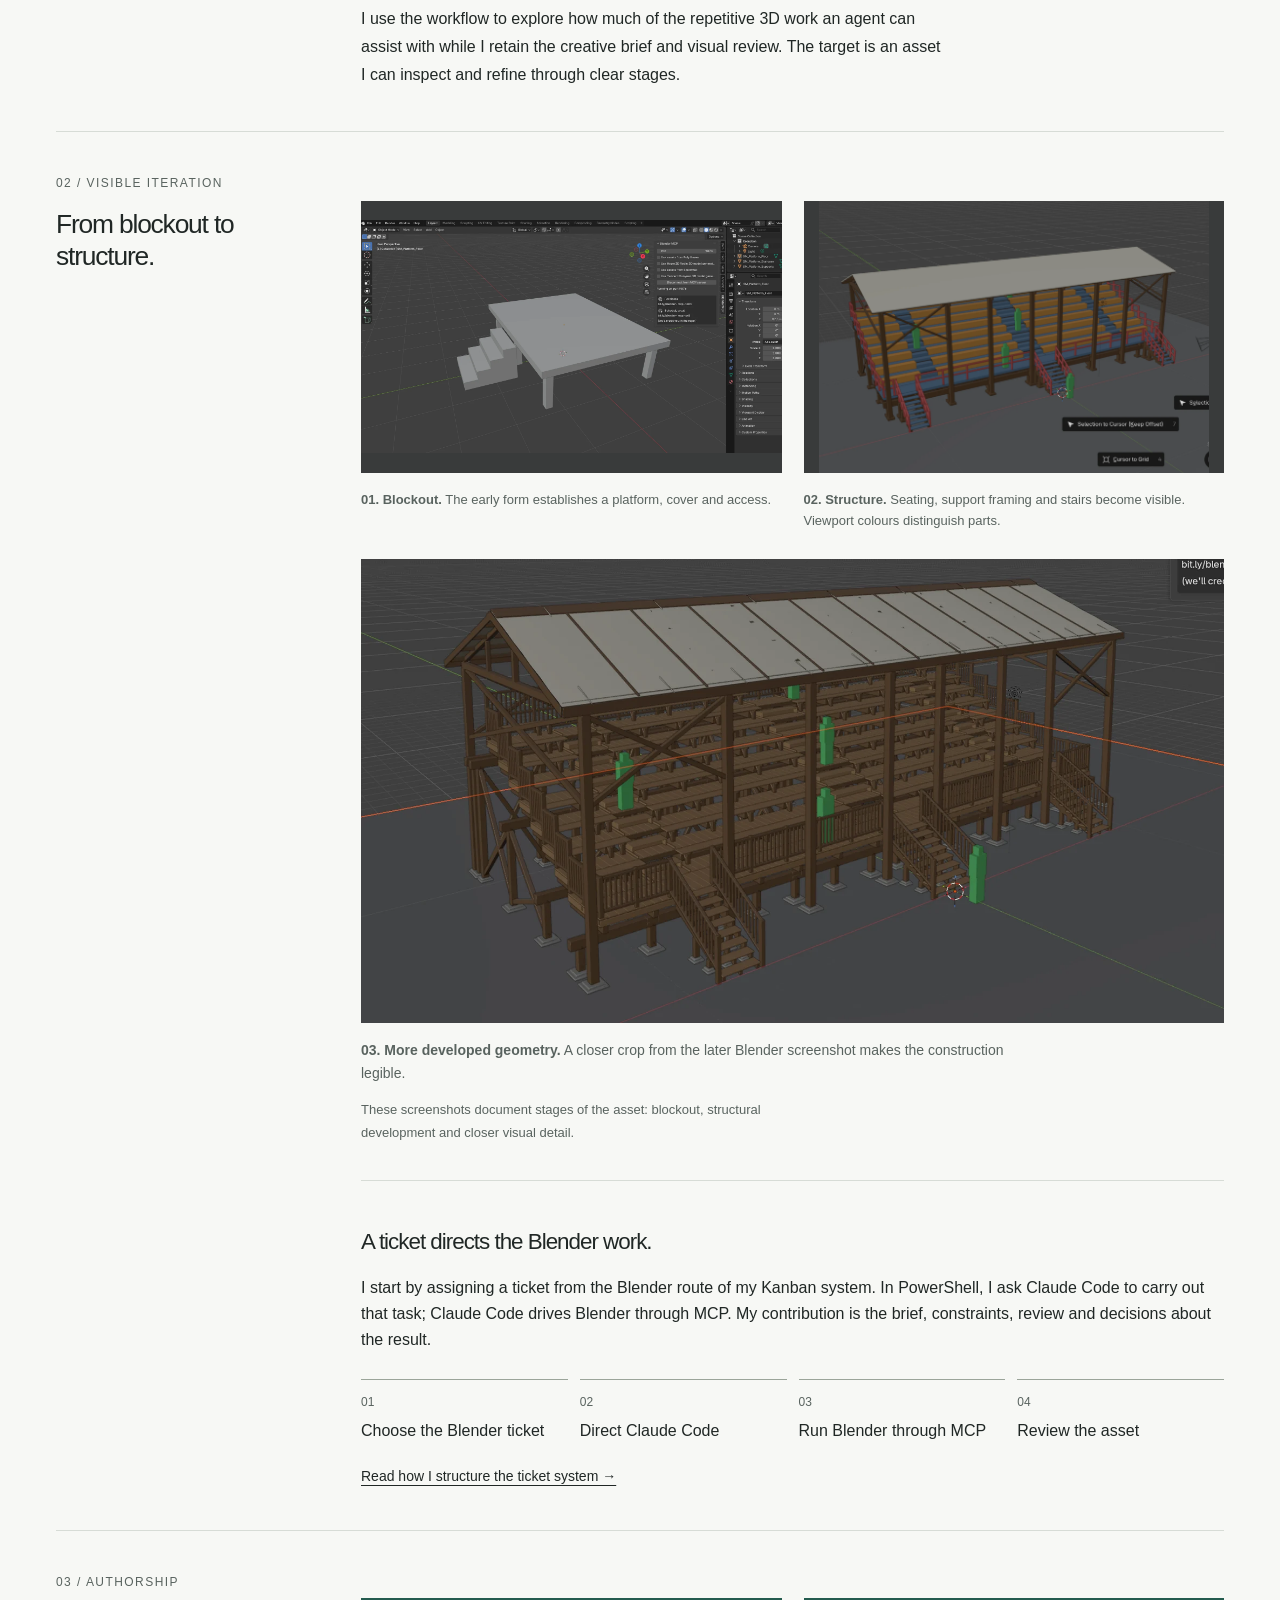
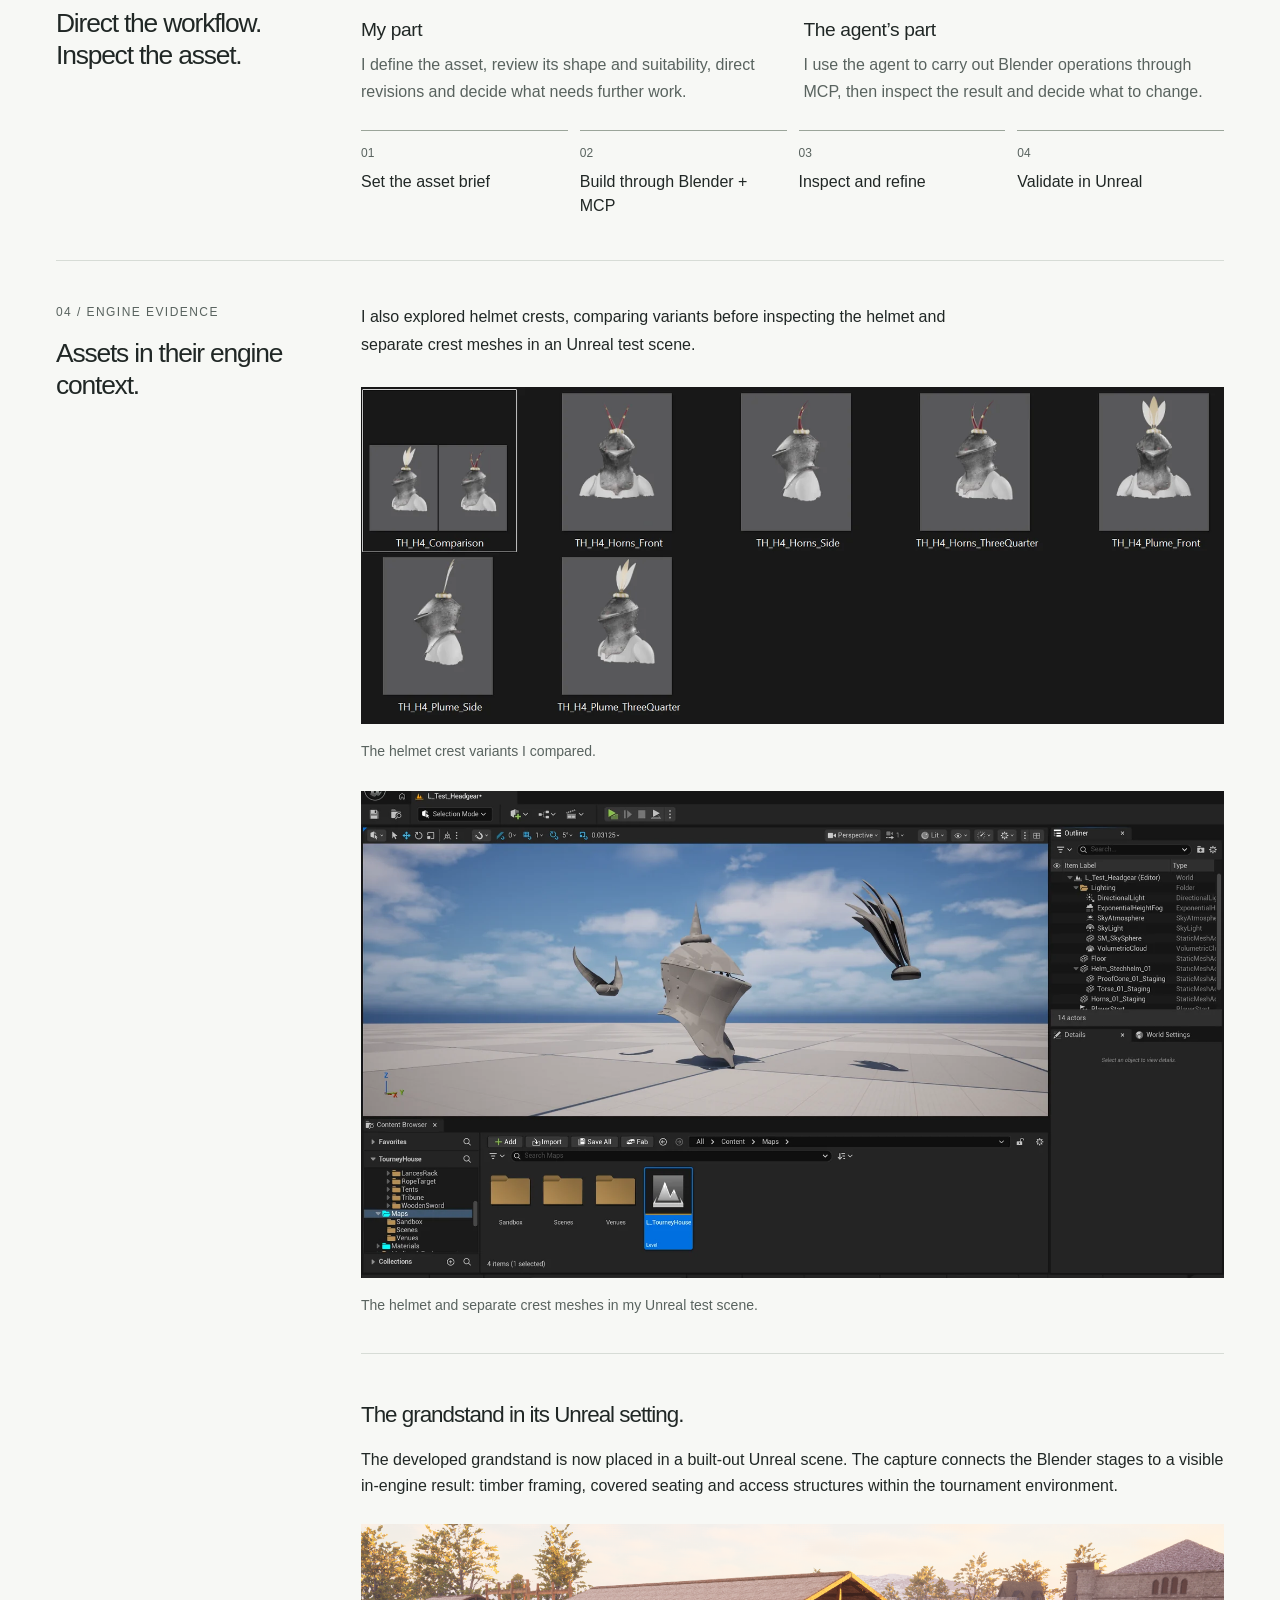
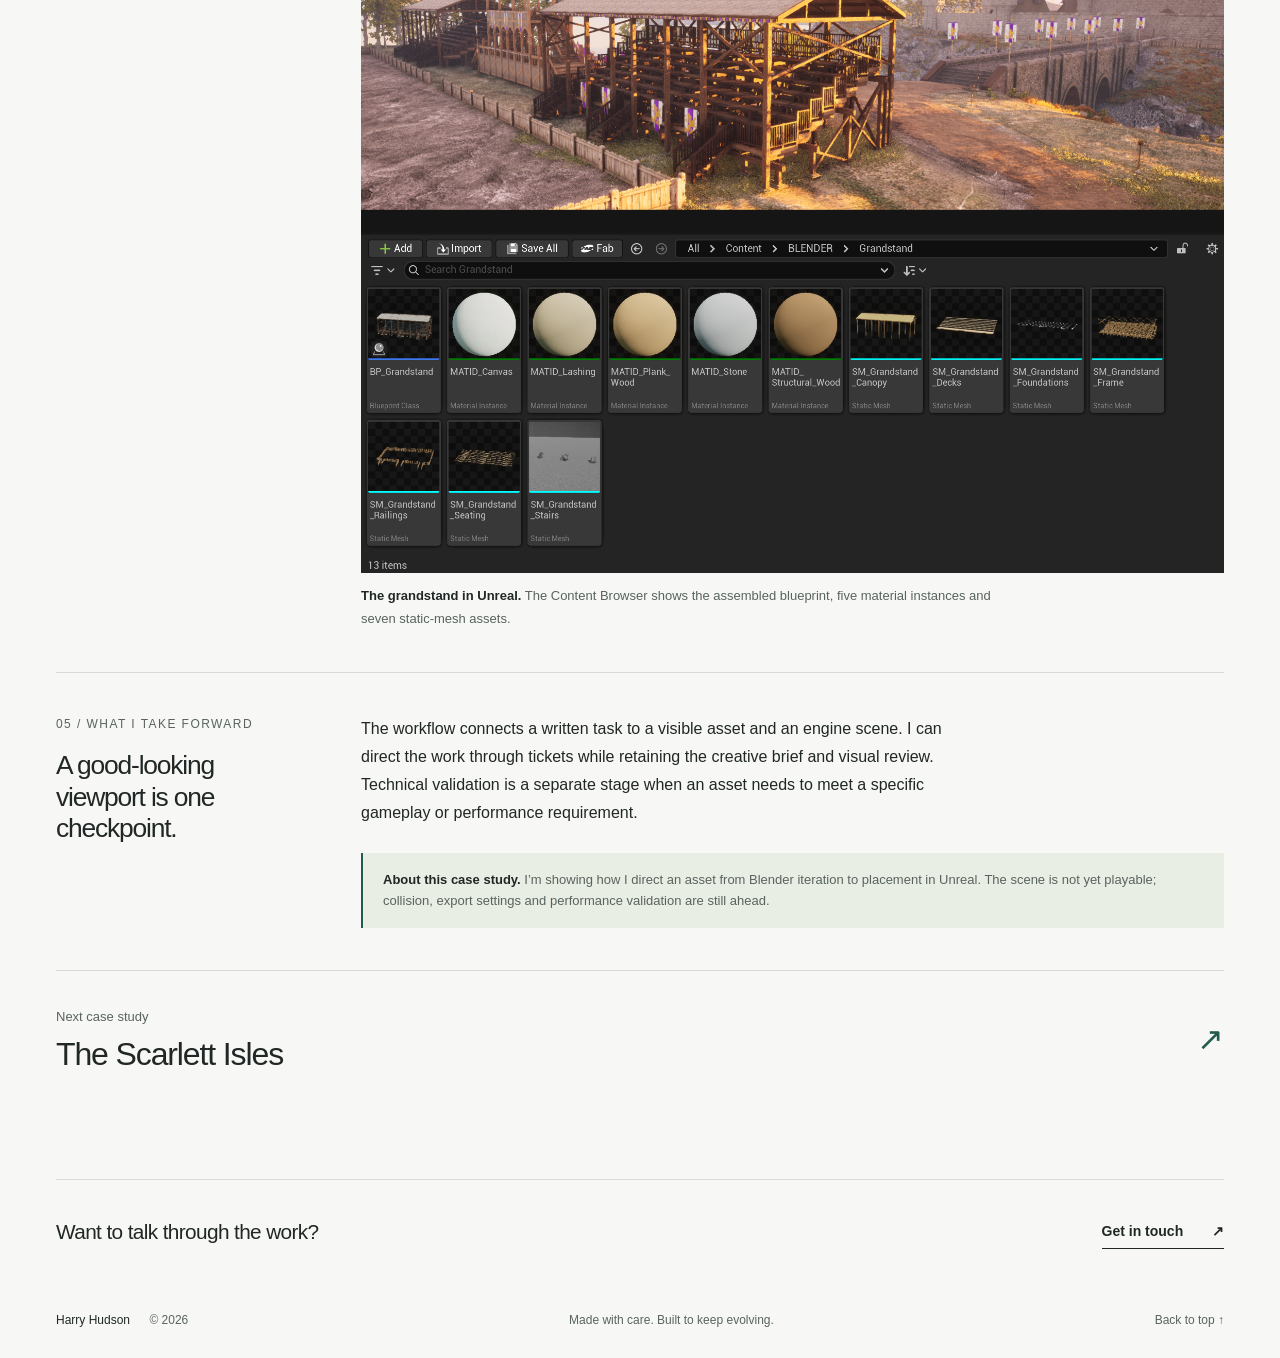
==== commit ae54e541: "Use first-person case-study copy and remove internal evidence labels" ====
--- a/blender-mcp.html
+++ b/blender-mcp.html
@@ -29,5 +29,5 @@
   <nav id="navigation" aria-label="Main navigation">
     <a href="index.html#work">Work</a><a href="index.html#approach">Approach</a><a href="index.html#about">About</a><a class="nav-contact" href="index.html#contact">Contact <span aria-hidden="true">↗</span></a>
   </nav>
-</header><main id="main"><div id="top"></div><section class="case-hero wrap"><a class="back-link" href="index.html#work">← Selected work</a><div class="case-heading"><div><p class="eyebrow">02 / 3D workflow</p><h1>Blender, with an<br>agent in the loop.</h1></div><p class="lead">Exploring an agent-assisted 3D pipeline, from a creative brief to visible iteration and engine import.</p></div><dl class="case-facts"><div><dt>Role</dt><dd>Workflow direction &amp; visual review</dd></div><div><dt>Status</dt><dd>Process study in progress</dd></div><div><dt>Tools</dt><dd>Blender · Claude Code · MCP · Unreal</dd></div><div><dt>Focus</dt><dd>Iteration · 3D assets · Human QA</dd></div></dl></section><div class="wrap"><figure><div class="case-cover "><img class="" src="assets/grandstand-mcp.webp" srcset="assets/grandstand-mcp-800.webp 800w, assets/grandstand-mcp.webp 1600w" sizes="(max-width: 700px) 100vw, 80vw" width="1600" height="850" alt="Blender viewport showing a detailed timber grandstand with a connected Blender MCP panel." loading="eager" decoding="async" fetchpriority="high"></div><figcaption class="case-caption">Grandstand development in Blender. The MCP panel is connected; the model and its structural details are visible. The source title bar has been cropped.</figcaption></figure><div class="case-summary"><div><h2>The project in a sentence</h2><p>A practical exploration of directing Blender through an AI agent, using a timber grandstand and helmet crests as test assets.</p></div><div><h2>What this case study shows</h2><p>A visible progression from Blender blockout to a grandstand placed in an Unreal scene, supported by a ticket-driven workflow and a separate helmet import experiment.</p></div></div><div class="case-body"><section class="case-section"><div class="section-title"><p class="eyebrow">01 / The brief</p><h2>Make an asset that can be used.</h2></div><div class="section-content"><p>The grandstand needs to read as a convincing piece of a tournament venue, with seating, access and structural framing. It also has to become a practical game asset.</p><p>I use the workflow to explore how much of the repetitive 3D work an agent can assist with while I retain the creative brief and visual review. The target is an asset I can inspect and refine through clear stages.</p></div></section><section class="case-section"><div class="section-title"><p class="eyebrow">02 / Visible iteration</p><h2>From blockout to structure.</h2></div><div class="section-content"><div class="figure-pair"><figure><img class="" src="assets/grandstand-blockout.webp" srcset="assets/grandstand-blockout-800.webp 800w, assets/grandstand-blockout.webp 1600w" sizes="(max-width: 700px) 100vw, 80vw" width="1600" height="887" alt="Early grandstand blockout in Blender, with a simple raised platform, roof and steps." loading="lazy" decoding="async"><figcaption><strong>01. Blockout.</strong> The early form establishes a platform, cover and access.</figcaption></figure><figure><img class="" src="assets/grandstand-intermediate.webp" srcset="assets/grandstand-intermediate-800.webp 800w, assets/grandstand-intermediate.webp 1600w" sizes="(max-width: 700px) 100vw, 80vw" width="1600" height="1113" alt="Intermediate grandstand model, with rows of seating, stairs and coloured structural elements." loading="lazy" decoding="async"><figcaption><strong>02. Structure.</strong> Seating, support framing and stairs become visible. Viewport colours distinguish parts.</figcaption></figure></div><figure><img class="" src="assets/grandstand-detail.webp" srcset="assets/grandstand-detail-800.webp 800w, assets/grandstand-detail.webp 1600w" sizes="(max-width: 700px) 100vw, 80vw" width="1600" height="859" alt="Closer view of the developed timber grandstand with bracing, railings, roof and stepped seating." loading="lazy" decoding="async"><figcaption><strong>03. More developed geometry.</strong> A closer crop from the later Blender screenshot makes the construction legible.</figcaption></figure><p class="process-note">These screenshots document stages of the asset: blockout, structural development and closer visual detail.</p><section class="evidence-exhibit si-evidence" id="b3d-01" aria-labelledby="b3d-01-heading"><p class="eyebrow">B3D-01 / Project record</p><h3 id="b3d-01-heading">A ticket directs the Blender work.</h3><p>I start by assigning a ticket from the Blender route of my Kanban system. In PowerShell, I ask Claude Code to carry out that task; Claude Code drives Blender through MCP. My contribution is the brief, constraints, review and decisions about the result.</p><ol class="process-strip"><li><span>01</span><strong>Choose the Blender ticket</strong></li><li><span>02</span><strong>Direct Claude Code</strong></li><li><span>03</span><strong>Run Blender through MCP</strong></li><li><span>04</span><strong>Review the asset</strong></li></ol><p class="process-note">This describes my working process. The genuine images above show asset stages; they are not a reconstruction of a particular correction or a claim of manual modelling.</p><div class="source-links"><a href="lord-and-lance.html#development-system">Read how I structure the ticket system →</a></div></section></div></section><section class="case-section"><div class="section-title"><p class="eyebrow">03 / Authorship</p><h2>Direct the workflow. Inspect the asset.</h2></div><div class="section-content"><div class="ownership-cards"><div><h3>My part</h3><p>Define the intended asset, review its shape and suitability, direct revisions and decide what needs further work.</p></div><div><h3>The agent’s part</h3><p>Assist with Blender operations through MCP. The connection lets the agent work with the scene; the output still needs human inspection.</p></div></div><ol class="process-strip"><li><span>01</span><strong>Set the asset brief</strong></li><li><span>02</span><strong>Build through Blender + MCP</strong></li><li><span>03</span><strong>Inspect and refine</strong></li><li><span>04</span><strong>Validate in Unreal</strong></li></ol><p class="process-note">Workflow under study. The last stage requires asset-specific checks before calling a result production-ready.</p></div></section><section class="case-section"><div class="section-title"><p class="eyebrow">04 / Engine evidence</p><h2>Assets in their engine context.</h2></div><div class="section-content"><p>The helmet work provides a visible example of assets moving into an engine. The supplied captures show crest variants and the helmet with separate crest meshes in an Unreal test scene.</p><figure><img class="" src="assets/helmet-variants.webp" srcset="assets/helmet-variants-800.webp 800w, assets/helmet-variants.webp 1600w" sizes="(max-width: 700px) 100vw, 80vw" width="1600" height="624" alt="Comparison sheet of a helmet with horn and plume crest variants, shown from several angles." loading="lazy" decoding="async"><figcaption>Helmet crest variants captured from the supplied image comparison sheet.</figcaption></figure><figure><img class="" src="assets/helmet-unreal.webp" srcset="assets/helmet-unreal-800.webp 800w, assets/helmet-unreal.webp 1600w" sizes="(max-width: 700px) 100vw, 80vw" width="1600" height="903" alt="Unreal Engine editor showing a helmet, a pair of horns and a plume as separate assets in a test scene." loading="lazy" decoding="async"><figcaption>Helmet and crest assets visible in Unreal. This capture demonstrates import and visual inspection.</figcaption></figure><section class="evidence-exhibit si-evidence" id="b3d-02" aria-labelledby="b3d-02-heading"><p class="eyebrow">B3D-02 / Project record</p><h3 id="b3d-02-heading">The grandstand in its Unreal setting.</h3><p>The developed grandstand is now placed in a built-out Unreal scene. The capture connects the Blender stages to a visible in-engine result: timber framing, covered seating and access structures within the tournament environment.</p><figure><img src="assets/grandstand-unreal-scene.webp" width="1675" height="1261" alt="Unreal editor screenshot of the timber grandstand in a medieval scene, with BP_Grandstand, material instances and seven named static-mesh assets visible in the Content Browser." loading="lazy" decoding="async"><figcaption><strong>Actual Unreal scene capture / 1 October 2026.</strong> The Content Browser shows BP_Grandstand, five material instances and seven named static-mesh assets. These are visible asset entries, not verified triangle totals or material-slot counts.</figcaption></figure><p class="process-note">This is an environment scene, not a playable level. It demonstrates placement and visual integration; walkable collision, performance and export settings have not been validated by this screenshot.</p></section></div></section><section class="case-section"><div class="section-title"><p class="eyebrow">05 / What I take forward</p><h2>A good-looking viewport is one checkpoint.</h2></div><div class="section-content"><p>The workflow connects a written task to a visible asset and an engine scene. I can direct the work through tickets while retaining the creative brief and visual review. Technical validation is a separate stage when an asset needs to meet a specific gameplay or performance requirement.</p><div class="evidence-status"><strong>Evidence status.</strong> Genuine captures show Blender development, helmet import and the grandstand placed in Unreal. This is a workflow and visual-integration study; no production-readiness, geometry-budget or playable-collision result is claimed.</div></div></section><a class="next-project" href="scarlett-isles.html"><span>Next case study<strong>The Scarlett Isles</strong></span><span aria-hidden="true">↗</span></a></div><div class="case-contact"><p>Want to talk through the work?</p><a class="text-link" href="mailto:harryhudson93@hotmail.co.uk">Get in touch <span aria-hidden="true">↗</span></a></div></div></main><footer class="site-footer wrap"><p>Harry Hudson <span>© 2026</span></p><p>Made with care. Built to keep evolving.</p><a href="#top">Back to top <span aria-hidden="true">↑</span></a></footer>
+</header><main id="main"><div id="top"></div><section class="case-hero wrap"><a class="back-link" href="index.html#work">← Selected work</a><div class="case-heading"><div><p class="eyebrow">02 / 3D workflow</p><h1>Blender, with an<br>agent in the loop.</h1></div><p class="lead">Exploring an agent-assisted 3D pipeline, from a creative brief to visible iteration and engine import.</p></div><dl class="case-facts"><div><dt>Role</dt><dd>Workflow direction &amp; visual review</dd></div><div><dt>Status</dt><dd>Process study in progress</dd></div><div><dt>Tools</dt><dd>Blender · Claude Code · MCP · Unreal</dd></div><div><dt>Focus</dt><dd>Iteration · 3D assets · Human QA</dd></div></dl></section><div class="wrap"><figure><div class="case-cover "><img class="" src="assets/grandstand-mcp.webp" srcset="assets/grandstand-mcp-800.webp 800w, assets/grandstand-mcp.webp 1600w" sizes="(max-width: 700px) 100vw, 80vw" width="1600" height="850" alt="Blender viewport showing a detailed timber grandstand with a connected Blender MCP panel." loading="eager" decoding="async" fetchpriority="high"></div><figcaption class="case-caption">The grandstand in Blender, with the connected MCP panel alongside the model.</figcaption></figure><div class="case-summary"><div><h2>The project in a sentence</h2><p>A practical exploration of directing Blender through an AI agent, using a timber grandstand and helmet crests as test assets.</p></div><div><h2>What this case study shows</h2><p>A visible progression from Blender blockout to a grandstand placed in an Unreal scene, supported by a ticket-driven workflow and a separate helmet import experiment.</p></div></div><div class="case-body"><section class="case-section"><div class="section-title"><p class="eyebrow">01 / The brief</p><h2>Make an asset that can be used.</h2></div><div class="section-content"><p>The grandstand needs to read as a convincing piece of a tournament venue, with seating, access and structural framing. It also has to become a practical game asset.</p><p>I use the workflow to explore how much of the repetitive 3D work an agent can assist with while I retain the creative brief and visual review. The target is an asset I can inspect and refine through clear stages.</p></div></section><section class="case-section"><div class="section-title"><p class="eyebrow">02 / Visible iteration</p><h2>From blockout to structure.</h2></div><div class="section-content"><div class="figure-pair"><figure><img class="" src="assets/grandstand-blockout.webp" srcset="assets/grandstand-blockout-800.webp 800w, assets/grandstand-blockout.webp 1600w" sizes="(max-width: 700px) 100vw, 80vw" width="1600" height="887" alt="Early grandstand blockout in Blender, with a simple raised platform, roof and steps." loading="lazy" decoding="async"><figcaption><strong>01. Blockout.</strong> The early form establishes a platform, cover and access.</figcaption></figure><figure><img class="" src="assets/grandstand-intermediate.webp" srcset="assets/grandstand-intermediate-800.webp 800w, assets/grandstand-intermediate.webp 1600w" sizes="(max-width: 700px) 100vw, 80vw" width="1600" height="1113" alt="Intermediate grandstand model, with rows of seating, stairs and coloured structural elements." loading="lazy" decoding="async"><figcaption><strong>02. Structure.</strong> Seating, support framing and stairs become visible. Viewport colours distinguish parts.</figcaption></figure></div><figure><img class="" src="assets/grandstand-detail.webp" srcset="assets/grandstand-detail-800.webp 800w, assets/grandstand-detail.webp 1600w" sizes="(max-width: 700px) 100vw, 80vw" width="1600" height="859" alt="Closer view of the developed timber grandstand with bracing, railings, roof and stepped seating." loading="lazy" decoding="async"><figcaption><strong>03. More developed geometry.</strong> A closer crop from the later Blender screenshot makes the construction legible.</figcaption></figure><p class="process-note">These screenshots document stages of the asset: blockout, structural development and closer visual detail.</p><section class="evidence-exhibit si-evidence" id="b3d-01" aria-labelledby="b3d-01-heading"><h3 id="b3d-01-heading">A ticket directs the Blender work.</h3><p>I start by assigning a ticket from the Blender route of my Kanban system. In PowerShell, I ask Claude Code to carry out that task; Claude Code drives Blender through MCP. My contribution is the brief, constraints, review and decisions about the result.</p><ol class="process-strip"><li><span>01</span><strong>Choose the Blender ticket</strong></li><li><span>02</span><strong>Direct Claude Code</strong></li><li><span>03</span><strong>Run Blender through MCP</strong></li><li><span>04</span><strong>Review the asset</strong></li></ol><div class="source-links"><a href="lord-and-lance.html#development-system">Read how I structure the ticket system →</a></div></section></div></section><section class="case-section"><div class="section-title"><p class="eyebrow">03 / Authorship</p><h2>Direct the workflow. Inspect the asset.</h2></div><div class="section-content"><div class="ownership-cards"><div><h3>My part</h3><p>I define the asset, review its shape and suitability, direct revisions and decide what needs further work.</p></div><div><h3>The agent’s part</h3><p>I use the agent to carry out Blender operations through MCP, then inspect the result and decide what to change.</p></div></div><ol class="process-strip"><li><span>01</span><strong>Set the asset brief</strong></li><li><span>02</span><strong>Build through Blender + MCP</strong></li><li><span>03</span><strong>Inspect and refine</strong></li><li><span>04</span><strong>Validate in Unreal</strong></li></ol></div></section><section class="case-section"><div class="section-title"><p class="eyebrow">04 / Engine evidence</p><h2>Assets in their engine context.</h2></div><div class="section-content"><p>I also explored helmet crests, comparing variants before inspecting the helmet and separate crest meshes in an Unreal test scene.</p><figure><img class="" src="assets/helmet-variants.webp" srcset="assets/helmet-variants-800.webp 800w, assets/helmet-variants.webp 1600w" sizes="(max-width: 700px) 100vw, 80vw" width="1600" height="624" alt="Comparison sheet of a helmet with horn and plume crest variants, shown from several angles." loading="lazy" decoding="async"><figcaption>The helmet crest variants I compared.</figcaption></figure><figure><img class="" src="assets/helmet-unreal.webp" srcset="assets/helmet-unreal-800.webp 800w, assets/helmet-unreal.webp 1600w" sizes="(max-width: 700px) 100vw, 80vw" width="1600" height="903" alt="Unreal Engine editor showing a helmet, a pair of horns and a plume as separate assets in a test scene." loading="lazy" decoding="async"><figcaption>The helmet and separate crest meshes in my Unreal test scene.</figcaption></figure><section class="evidence-exhibit si-evidence" id="b3d-02" aria-labelledby="b3d-02-heading"><h3 id="b3d-02-heading">The grandstand in its Unreal setting.</h3><p>The developed grandstand is now placed in a built-out Unreal scene. The capture connects the Blender stages to a visible in-engine result: timber framing, covered seating and access structures within the tournament environment.</p><figure><img src="assets/grandstand-unreal-scene.webp" width="1675" height="1261" alt="Unreal editor screenshot of the timber grandstand in a medieval scene, with BP_Grandstand, material instances and seven named static-mesh assets visible in the Content Browser." loading="lazy" decoding="async"><figcaption><strong>The grandstand in Unreal.</strong> The Content Browser shows the assembled blueprint, five material instances and seven static-mesh assets.</figcaption></figure></section></div></section><section class="case-section"><div class="section-title"><p class="eyebrow">05 / What I take forward</p><h2>A good-looking viewport is one checkpoint.</h2></div><div class="section-content"><p>The workflow connects a written task to a visible asset and an engine scene. I can direct the work through tickets while retaining the creative brief and visual review. Technical validation is a separate stage when an asset needs to meet a specific gameplay or performance requirement.</p><div class="evidence-status"><strong>About this case study.</strong> I’m showing how I direct an asset from Blender iteration to placement in Unreal. The scene is not yet playable; collision, export settings and performance validation are still ahead.</div></div></section><a class="next-project" href="scarlett-isles.html"><span>Next case study<strong>The Scarlett Isles</strong></span><span aria-hidden="true">↗</span></a></div><div class="case-contact"><p>Want to talk through the work?</p><a class="text-link" href="mailto:harryhudson93@hotmail.co.uk">Get in touch <span aria-hidden="true">↗</span></a></div></div></main><footer class="site-footer wrap"><p>Harry Hudson <span>© 2026</span></p><p>Made with care. Built to keep evolving.</p><a href="#top">Back to top <span aria-hidden="true">↑</span></a></footer>
 </body></html>
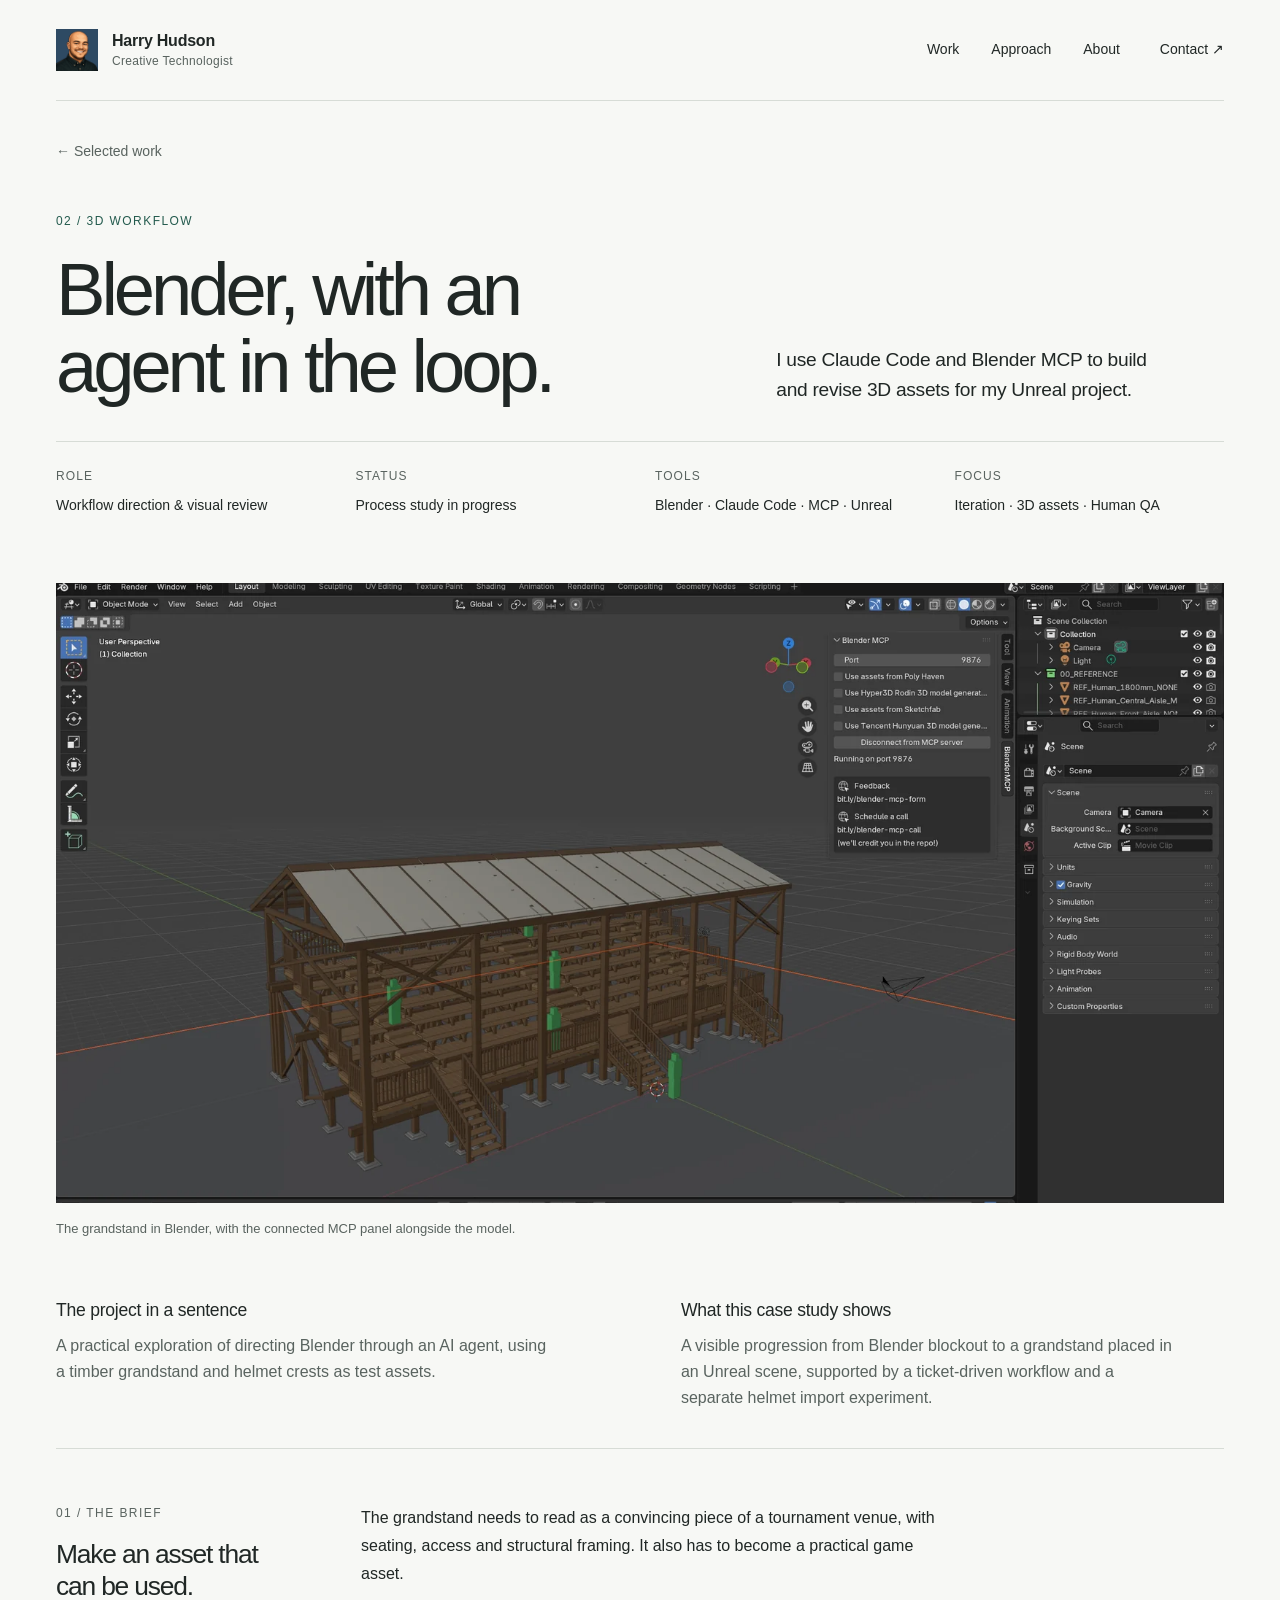
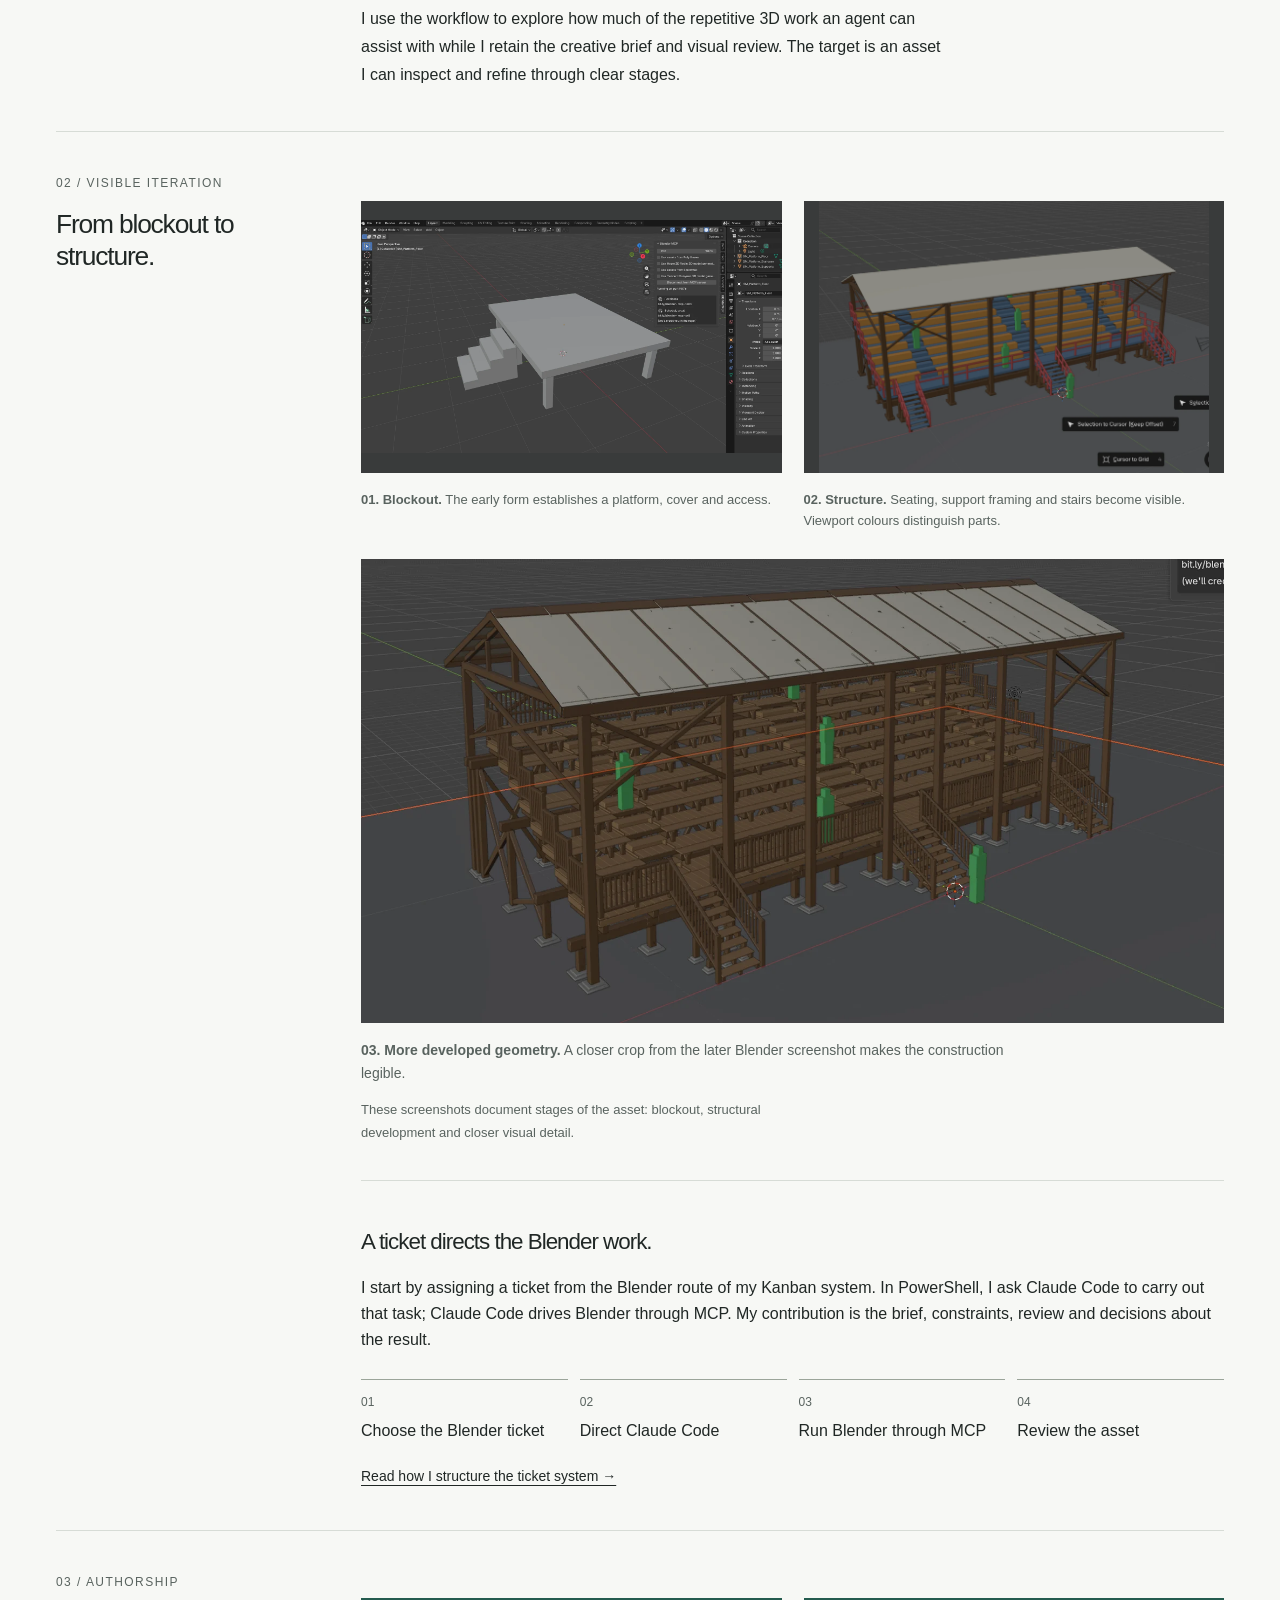
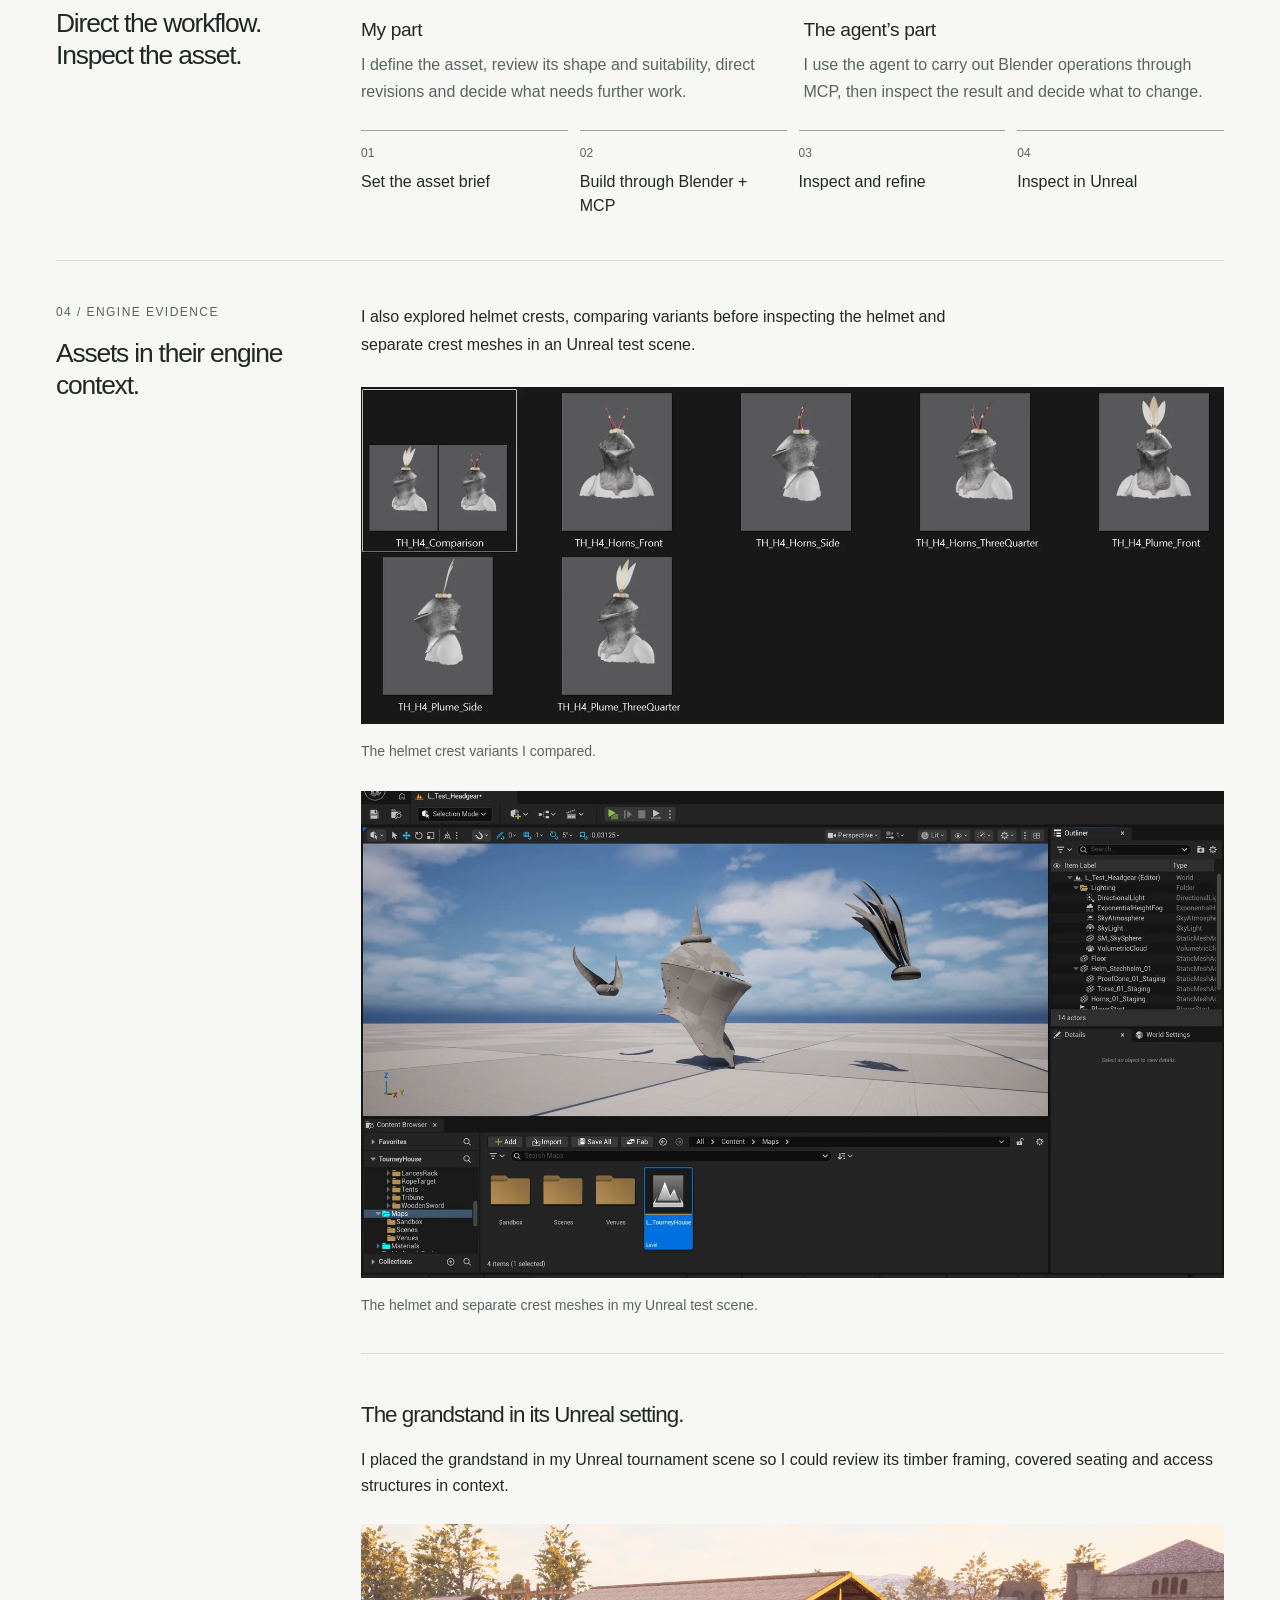
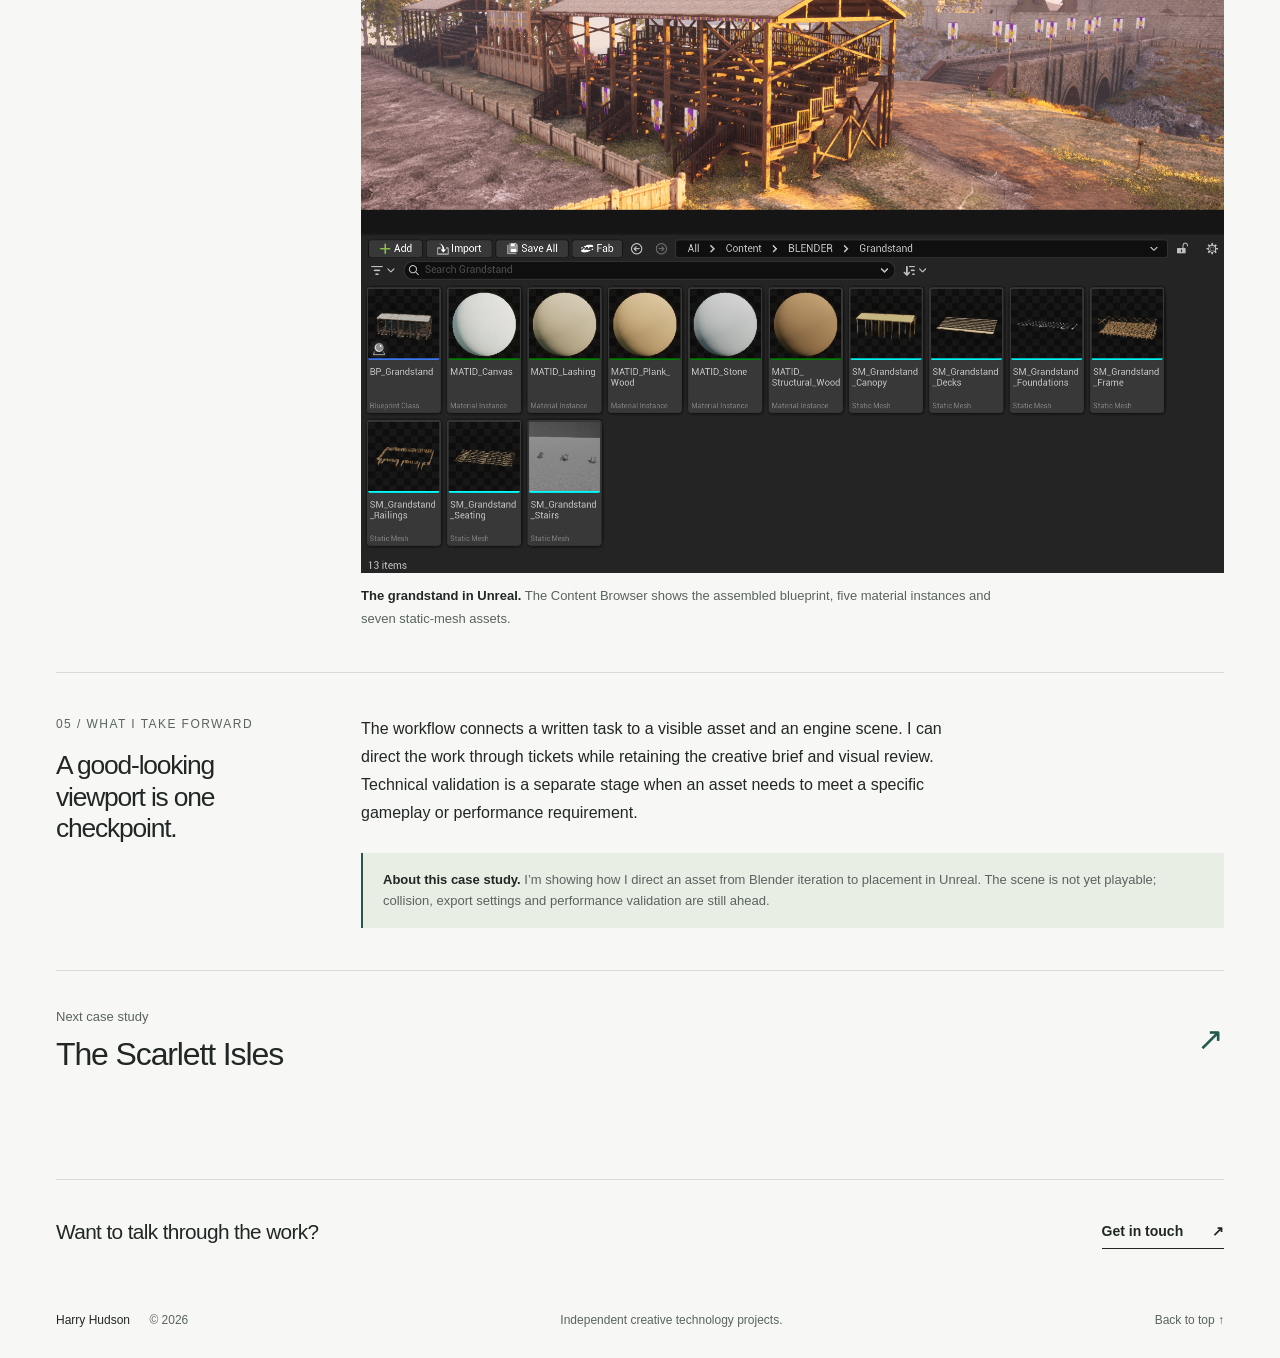
==== commit 540e9cec: "Polish portfolio copy and clarify asset review" ====
--- a/blender-mcp.html
+++ b/blender-mcp.html
@@ -29,5 +29,5 @@
   <nav id="navigation" aria-label="Main navigation">
     <a href="index.html#work">Work</a><a href="index.html#approach">Approach</a><a href="index.html#about">About</a><a class="nav-contact" href="index.html#contact">Contact <span aria-hidden="true">↗</span></a>
   </nav>
-</header><main id="main"><div id="top"></div><section class="case-hero wrap"><a class="back-link" href="index.html#work">← Selected work</a><div class="case-heading"><div><p class="eyebrow">02 / 3D workflow</p><h1>Blender, with an<br>agent in the loop.</h1></div><p class="lead">Exploring an agent-assisted 3D pipeline, from a creative brief to visible iteration and engine import.</p></div><dl class="case-facts"><div><dt>Role</dt><dd>Workflow direction &amp; visual review</dd></div><div><dt>Status</dt><dd>Process study in progress</dd></div><div><dt>Tools</dt><dd>Blender · Claude Code · MCP · Unreal</dd></div><div><dt>Focus</dt><dd>Iteration · 3D assets · Human QA</dd></div></dl></section><div class="wrap"><figure><div class="case-cover "><img class="" src="assets/grandstand-mcp.webp" srcset="assets/grandstand-mcp-800.webp 800w, assets/grandstand-mcp.webp 1600w" sizes="(max-width: 700px) 100vw, 80vw" width="1600" height="850" alt="Blender viewport showing a detailed timber grandstand with a connected Blender MCP panel." loading="eager" decoding="async" fetchpriority="high"></div><figcaption class="case-caption">The grandstand in Blender, with the connected MCP panel alongside the model.</figcaption></figure><div class="case-summary"><div><h2>The project in a sentence</h2><p>A practical exploration of directing Blender through an AI agent, using a timber grandstand and helmet crests as test assets.</p></div><div><h2>What this case study shows</h2><p>A visible progression from Blender blockout to a grandstand placed in an Unreal scene, supported by a ticket-driven workflow and a separate helmet import experiment.</p></div></div><div class="case-body"><section class="case-section"><div class="section-title"><p class="eyebrow">01 / The brief</p><h2>Make an asset that can be used.</h2></div><div class="section-content"><p>The grandstand needs to read as a convincing piece of a tournament venue, with seating, access and structural framing. It also has to become a practical game asset.</p><p>I use the workflow to explore how much of the repetitive 3D work an agent can assist with while I retain the creative brief and visual review. The target is an asset I can inspect and refine through clear stages.</p></div></section><section class="case-section"><div class="section-title"><p class="eyebrow">02 / Visible iteration</p><h2>From blockout to structure.</h2></div><div class="section-content"><div class="figure-pair"><figure><img class="" src="assets/grandstand-blockout.webp" srcset="assets/grandstand-blockout-800.webp 800w, assets/grandstand-blockout.webp 1600w" sizes="(max-width: 700px) 100vw, 80vw" width="1600" height="887" alt="Early grandstand blockout in Blender, with a simple raised platform, roof and steps." loading="lazy" decoding="async"><figcaption><strong>01. Blockout.</strong> The early form establishes a platform, cover and access.</figcaption></figure><figure><img class="" src="assets/grandstand-intermediate.webp" srcset="assets/grandstand-intermediate-800.webp 800w, assets/grandstand-intermediate.webp 1600w" sizes="(max-width: 700px) 100vw, 80vw" width="1600" height="1113" alt="Intermediate grandstand model, with rows of seating, stairs and coloured structural elements." loading="lazy" decoding="async"><figcaption><strong>02. Structure.</strong> Seating, support framing and stairs become visible. Viewport colours distinguish parts.</figcaption></figure></div><figure><img class="" src="assets/grandstand-detail.webp" srcset="assets/grandstand-detail-800.webp 800w, assets/grandstand-detail.webp 1600w" sizes="(max-width: 700px) 100vw, 80vw" width="1600" height="859" alt="Closer view of the developed timber grandstand with bracing, railings, roof and stepped seating." loading="lazy" decoding="async"><figcaption><strong>03. More developed geometry.</strong> A closer crop from the later Blender screenshot makes the construction legible.</figcaption></figure><p class="process-note">These screenshots document stages of the asset: blockout, structural development and closer visual detail.</p><section class="evidence-exhibit si-evidence" id="b3d-01" aria-labelledby="b3d-01-heading"><h3 id="b3d-01-heading">A ticket directs the Blender work.</h3><p>I start by assigning a ticket from the Blender route of my Kanban system. In PowerShell, I ask Claude Code to carry out that task; Claude Code drives Blender through MCP. My contribution is the brief, constraints, review and decisions about the result.</p><ol class="process-strip"><li><span>01</span><strong>Choose the Blender ticket</strong></li><li><span>02</span><strong>Direct Claude Code</strong></li><li><span>03</span><strong>Run Blender through MCP</strong></li><li><span>04</span><strong>Review the asset</strong></li></ol><div class="source-links"><a href="lord-and-lance.html#development-system">Read how I structure the ticket system →</a></div></section></div></section><section class="case-section"><div class="section-title"><p class="eyebrow">03 / Authorship</p><h2>Direct the workflow. Inspect the asset.</h2></div><div class="section-content"><div class="ownership-cards"><div><h3>My part</h3><p>I define the asset, review its shape and suitability, direct revisions and decide what needs further work.</p></div><div><h3>The agent’s part</h3><p>I use the agent to carry out Blender operations through MCP, then inspect the result and decide what to change.</p></div></div><ol class="process-strip"><li><span>01</span><strong>Set the asset brief</strong></li><li><span>02</span><strong>Build through Blender + MCP</strong></li><li><span>03</span><strong>Inspect and refine</strong></li><li><span>04</span><strong>Validate in Unreal</strong></li></ol></div></section><section class="case-section"><div class="section-title"><p class="eyebrow">04 / Engine evidence</p><h2>Assets in their engine context.</h2></div><div class="section-content"><p>I also explored helmet crests, comparing variants before inspecting the helmet and separate crest meshes in an Unreal test scene.</p><figure><img class="" src="assets/helmet-variants.webp" srcset="assets/helmet-variants-800.webp 800w, assets/helmet-variants.webp 1600w" sizes="(max-width: 700px) 100vw, 80vw" width="1600" height="624" alt="Comparison sheet of a helmet with horn and plume crest variants, shown from several angles." loading="lazy" decoding="async"><figcaption>The helmet crest variants I compared.</figcaption></figure><figure><img class="" src="assets/helmet-unreal.webp" srcset="assets/helmet-unreal-800.webp 800w, assets/helmet-unreal.webp 1600w" sizes="(max-width: 700px) 100vw, 80vw" width="1600" height="903" alt="Unreal Engine editor showing a helmet, a pair of horns and a plume as separate assets in a test scene." loading="lazy" decoding="async"><figcaption>The helmet and separate crest meshes in my Unreal test scene.</figcaption></figure><section class="evidence-exhibit si-evidence" id="b3d-02" aria-labelledby="b3d-02-heading"><h3 id="b3d-02-heading">The grandstand in its Unreal setting.</h3><p>The developed grandstand is now placed in a built-out Unreal scene. The capture connects the Blender stages to a visible in-engine result: timber framing, covered seating and access structures within the tournament environment.</p><figure><img src="assets/grandstand-unreal-scene.webp" width="1675" height="1261" alt="Unreal editor screenshot of the timber grandstand in a medieval scene, with BP_Grandstand, material instances and seven named static-mesh assets visible in the Content Browser." loading="lazy" decoding="async"><figcaption><strong>The grandstand in Unreal.</strong> The Content Browser shows the assembled blueprint, five material instances and seven static-mesh assets.</figcaption></figure></section></div></section><section class="case-section"><div class="section-title"><p class="eyebrow">05 / What I take forward</p><h2>A good-looking viewport is one checkpoint.</h2></div><div class="section-content"><p>The workflow connects a written task to a visible asset and an engine scene. I can direct the work through tickets while retaining the creative brief and visual review. Technical validation is a separate stage when an asset needs to meet a specific gameplay or performance requirement.</p><div class="evidence-status"><strong>About this case study.</strong> I’m showing how I direct an asset from Blender iteration to placement in Unreal. The scene is not yet playable; collision, export settings and performance validation are still ahead.</div></div></section><a class="next-project" href="scarlett-isles.html"><span>Next case study<strong>The Scarlett Isles</strong></span><span aria-hidden="true">↗</span></a></div><div class="case-contact"><p>Want to talk through the work?</p><a class="text-link" href="mailto:harryhudson93@hotmail.co.uk">Get in touch <span aria-hidden="true">↗</span></a></div></div></main><footer class="site-footer wrap"><p>Harry Hudson <span>© 2026</span></p><p>Made with care. Built to keep evolving.</p><a href="#top">Back to top <span aria-hidden="true">↑</span></a></footer>
+</header><main id="main"><div id="top"></div><section class="case-hero wrap"><a class="back-link" href="index.html#work">← Selected work</a><div class="case-heading"><div><p class="eyebrow">02 / 3D workflow</p><h1>Blender, with an<br>agent in the loop.</h1></div><p class="lead">I use Claude Code and Blender MCP to build and revise 3D assets for my Unreal project.</p></div><dl class="case-facts"><div><dt>Role</dt><dd>Workflow direction &amp; visual review</dd></div><div><dt>Status</dt><dd>Process study in progress</dd></div><div><dt>Tools</dt><dd>Blender · Claude Code · MCP · Unreal</dd></div><div><dt>Focus</dt><dd>Iteration · 3D assets · Human QA</dd></div></dl></section><div class="wrap"><figure><div class="case-cover "><img class="" src="assets/grandstand-mcp.webp" srcset="assets/grandstand-mcp-800.webp 800w, assets/grandstand-mcp.webp 1600w" sizes="(max-width: 700px) 100vw, 80vw" width="1600" height="850" alt="Blender viewport showing a detailed timber grandstand with a connected Blender MCP panel." loading="eager" decoding="async" fetchpriority="high"></div><figcaption class="case-caption">The grandstand in Blender, with the connected MCP panel alongside the model.</figcaption></figure><div class="case-summary"><div><h2>The project in a sentence</h2><p>A practical exploration of directing Blender through an AI agent, using a timber grandstand and helmet crests as test assets.</p></div><div><h2>What this case study shows</h2><p>A visible progression from Blender blockout to a grandstand placed in an Unreal scene, supported by a ticket-driven workflow and a separate helmet import experiment.</p></div></div><div class="case-body"><section class="case-section"><div class="section-title"><p class="eyebrow">01 / The brief</p><h2>Make an asset that can be used.</h2></div><div class="section-content"><p>The grandstand needs to read as a convincing piece of a tournament venue, with seating, access and structural framing. It also has to become a practical game asset.</p><p>I use the workflow to explore how much of the repetitive 3D work an agent can assist with while I retain the creative brief and visual review. The target is an asset I can inspect and refine through clear stages.</p></div></section><section class="case-section"><div class="section-title"><p class="eyebrow">02 / Visible iteration</p><h2>From blockout to structure.</h2></div><div class="section-content"><div class="figure-pair"><figure><img class="" src="assets/grandstand-blockout.webp" srcset="assets/grandstand-blockout-800.webp 800w, assets/grandstand-blockout.webp 1600w" sizes="(max-width: 700px) 100vw, 80vw" width="1600" height="887" alt="Early grandstand blockout in Blender, with a simple raised platform, roof and steps." loading="lazy" decoding="async"><figcaption><strong>01. Blockout.</strong> The early form establishes a platform, cover and access.</figcaption></figure><figure><img class="" src="assets/grandstand-intermediate.webp" srcset="assets/grandstand-intermediate-800.webp 800w, assets/grandstand-intermediate.webp 1600w" sizes="(max-width: 700px) 100vw, 80vw" width="1600" height="1113" alt="Intermediate grandstand model, with rows of seating, stairs and coloured structural elements." loading="lazy" decoding="async"><figcaption><strong>02. Structure.</strong> Seating, support framing and stairs become visible. Viewport colours distinguish parts.</figcaption></figure></div><figure><img class="" src="assets/grandstand-detail.webp" srcset="assets/grandstand-detail-800.webp 800w, assets/grandstand-detail.webp 1600w" sizes="(max-width: 700px) 100vw, 80vw" width="1600" height="859" alt="Closer view of the developed timber grandstand with bracing, railings, roof and stepped seating." loading="lazy" decoding="async"><figcaption><strong>03. More developed geometry.</strong> A closer crop from the later Blender screenshot makes the construction legible.</figcaption></figure><p class="process-note">These screenshots document stages of the asset: blockout, structural development and closer visual detail.</p><section class="evidence-exhibit si-evidence" id="b3d-01" aria-labelledby="b3d-01-heading"><h3 id="b3d-01-heading">A ticket directs the Blender work.</h3><p>I start by assigning a ticket from the Blender route of my Kanban system. In PowerShell, I ask Claude Code to carry out that task; Claude Code drives Blender through MCP. My contribution is the brief, constraints, review and decisions about the result.</p><ol class="process-strip"><li><span>01</span><strong>Choose the Blender ticket</strong></li><li><span>02</span><strong>Direct Claude Code</strong></li><li><span>03</span><strong>Run Blender through MCP</strong></li><li><span>04</span><strong>Review the asset</strong></li></ol><div class="source-links"><a href="lord-and-lance.html#development-system">Read how I structure the ticket system →</a></div></section></div></section><section class="case-section"><div class="section-title"><p class="eyebrow">03 / Authorship</p><h2>Direct the workflow. Inspect the asset.</h2></div><div class="section-content"><div class="ownership-cards"><div><h3>My part</h3><p>I define the asset, review its shape and suitability, direct revisions and decide what needs further work.</p></div><div><h3>The agent’s part</h3><p>I use the agent to carry out Blender operations through MCP, then inspect the result and decide what to change.</p></div></div><ol class="process-strip"><li><span>01</span><strong>Set the asset brief</strong></li><li><span>02</span><strong>Build through Blender + MCP</strong></li><li><span>03</span><strong>Inspect and refine</strong></li><li><span>04</span><strong>Inspect in Unreal</strong></li></ol></div></section><section class="case-section"><div class="section-title"><p class="eyebrow">04 / Engine evidence</p><h2>Assets in their engine context.</h2></div><div class="section-content"><p>I also explored helmet crests, comparing variants before inspecting the helmet and separate crest meshes in an Unreal test scene.</p><figure><img class="" src="assets/helmet-variants.webp" srcset="assets/helmet-variants-800.webp 800w, assets/helmet-variants.webp 1600w" sizes="(max-width: 700px) 100vw, 80vw" width="1600" height="624" alt="Comparison sheet of a helmet with horn and plume crest variants, shown from several angles." loading="lazy" decoding="async"><figcaption>The helmet crest variants I compared.</figcaption></figure><figure><img class="" src="assets/helmet-unreal.webp" srcset="assets/helmet-unreal-800.webp 800w, assets/helmet-unreal.webp 1600w" sizes="(max-width: 700px) 100vw, 80vw" width="1600" height="903" alt="Unreal Engine editor showing a helmet, a pair of horns and a plume as separate assets in a test scene." loading="lazy" decoding="async"><figcaption>The helmet and separate crest meshes in my Unreal test scene.</figcaption></figure><section class="evidence-exhibit si-evidence" id="b3d-02" aria-labelledby="b3d-02-heading"><h3 id="b3d-02-heading">The grandstand in its Unreal setting.</h3><p>I placed the grandstand in my Unreal tournament scene so I could review its timber framing, covered seating and access structures in context.</p><figure><img src="assets/grandstand-unreal-scene.webp" width="1675" height="1261" alt="Unreal editor screenshot of the timber grandstand in a medieval scene, with BP_Grandstand, material instances and seven named static-mesh assets visible in the Content Browser." loading="lazy" decoding="async"><figcaption><strong>The grandstand in Unreal.</strong> The Content Browser shows the assembled blueprint, five material instances and seven static-mesh assets.</figcaption></figure></section></div></section><section class="case-section"><div class="section-title"><p class="eyebrow">05 / What I take forward</p><h2>A good-looking viewport is one checkpoint.</h2></div><div class="section-content"><p>The workflow connects a written task to a visible asset and an engine scene. I can direct the work through tickets while retaining the creative brief and visual review. Technical validation is a separate stage when an asset needs to meet a specific gameplay or performance requirement.</p><div class="evidence-status"><strong>About this case study.</strong> I’m showing how I direct an asset from Blender iteration to placement in Unreal. The scene is not yet playable; collision, export settings and performance validation are still ahead.</div></div></section><a class="next-project" href="scarlett-isles.html"><span>Next case study<strong>The Scarlett Isles</strong></span><span aria-hidden="true">↗</span></a></div><div class="case-contact"><p>Want to talk through the work?</p><a class="text-link" href="mailto:harryhudson93@hotmail.co.uk">Get in touch <span aria-hidden="true">↗</span></a></div></div></main><footer class="site-footer wrap"><p>Harry Hudson <span>© 2026</span></p><p>Independent creative technology projects.</p><a href="#top">Back to top <span aria-hidden="true">↑</span></a></footer>
 </body></html>
